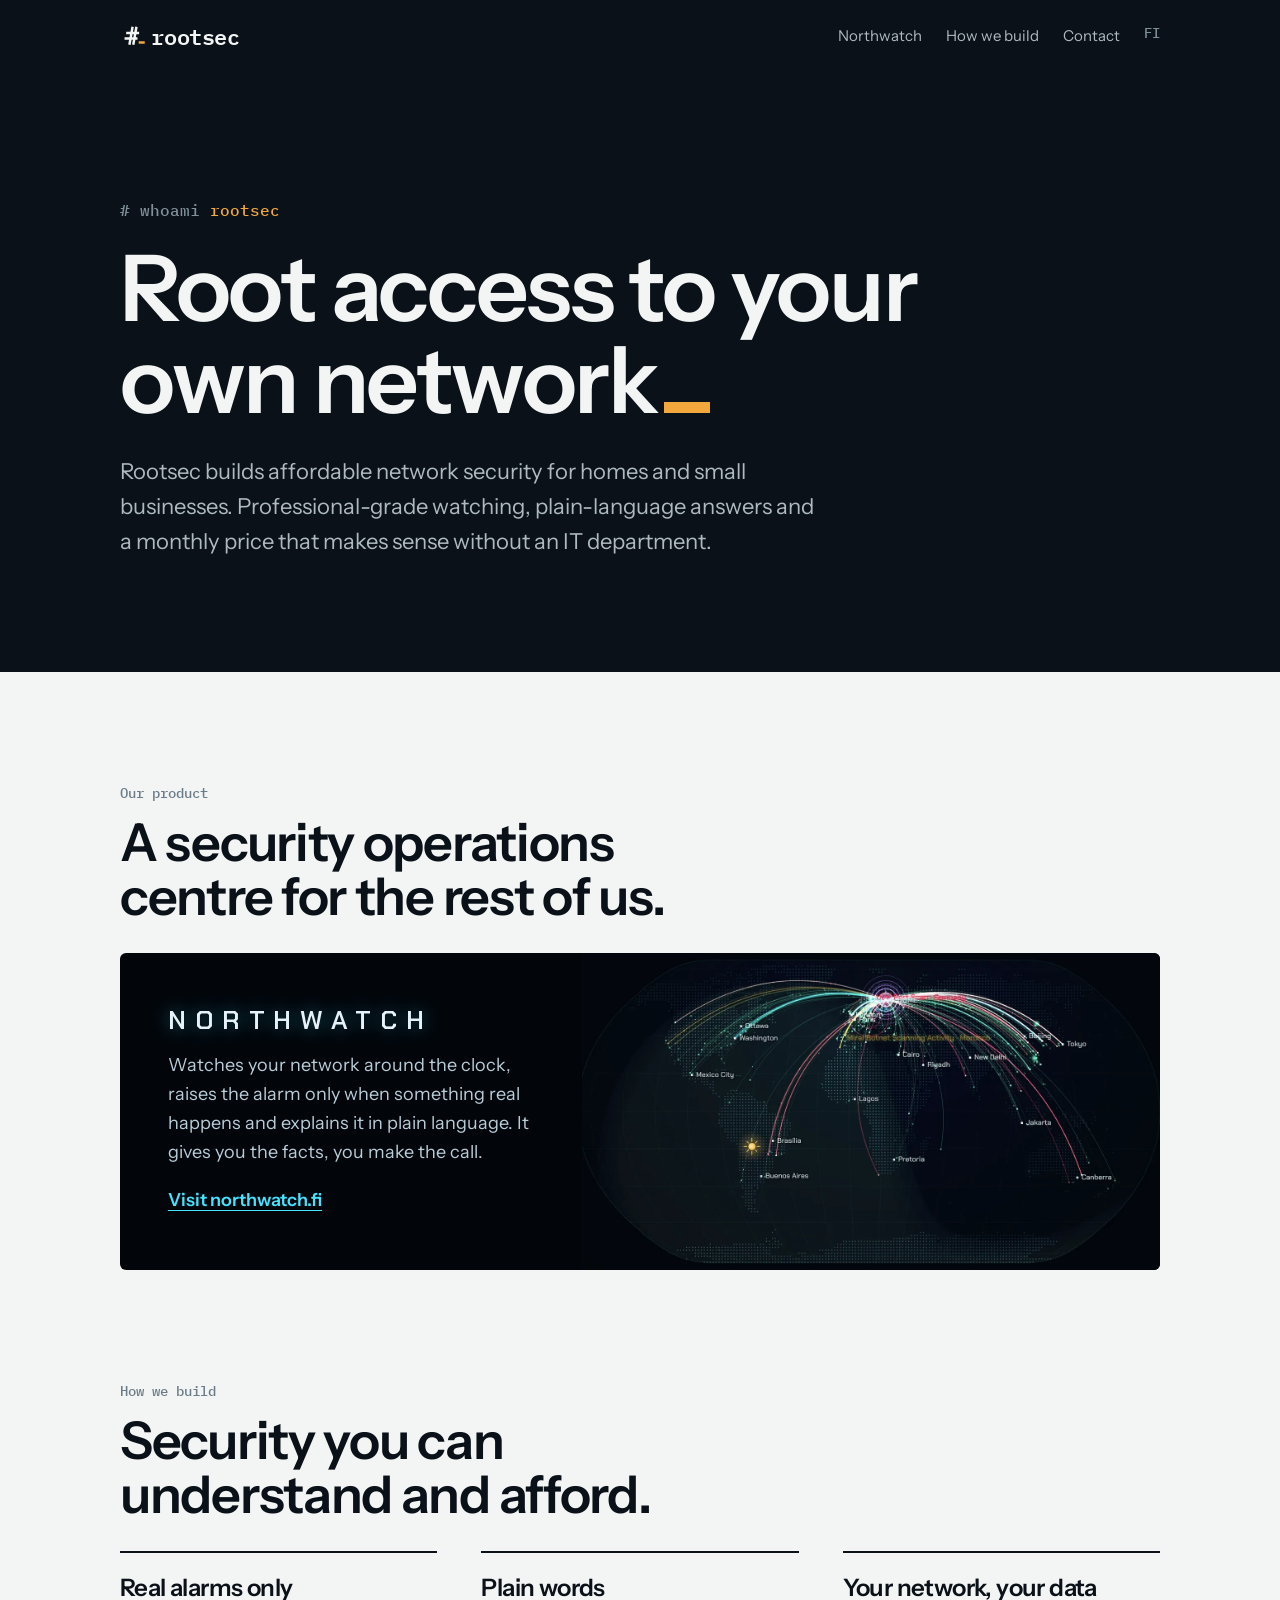
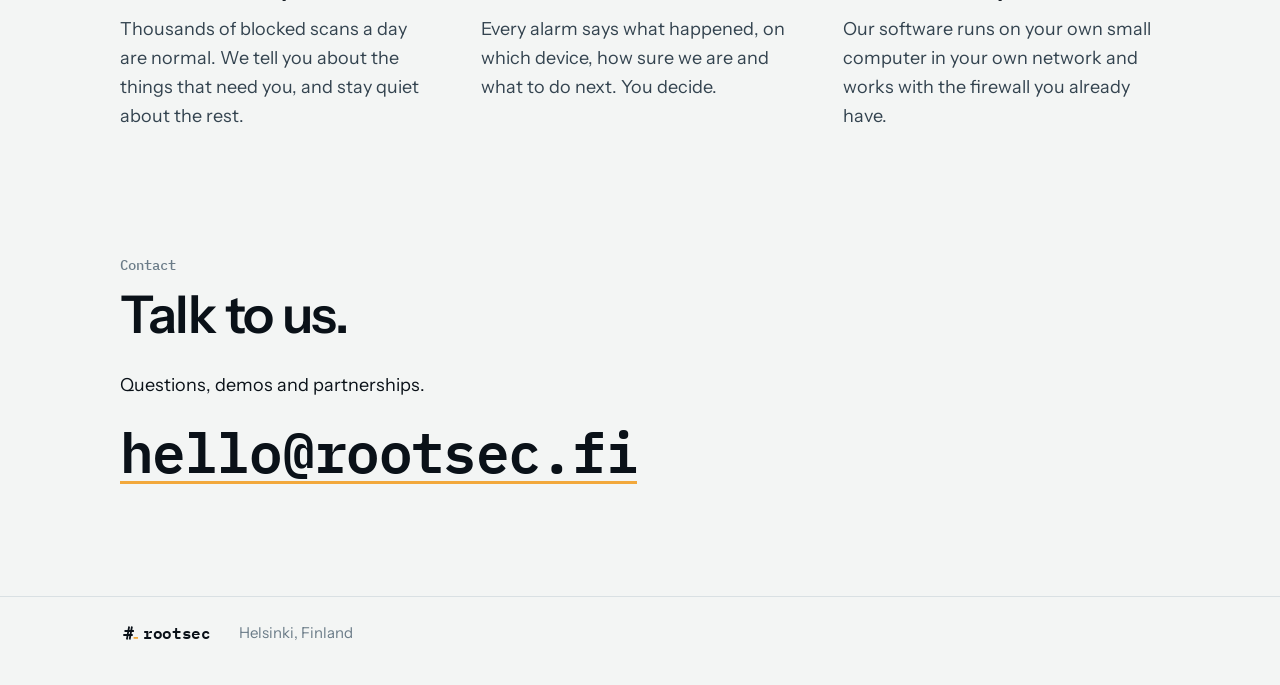
==== en/index.html @ 95575b67 "Finnish as main language (fi at /, en at /en/), language switch; customer's own hardware wording Co-" ====
<!doctype html>
<html lang="en">
<head>
<meta charset="utf-8">
<meta name="viewport" content="width=device-width, initial-scale=1">
<title>Rootsec</title>
<meta name="description" content="Rootsec builds affordable network security for homes and small businesses. Maker of Northwatch.">
<link rel="alternate" hreflang="fi" href="https://rootsec.fi/">
<link rel="alternate" hreflang="en" href="https://rootsec.fi/en/">
<link rel="icon" href="data:image/svg+xml,%3Csvg xmlns='http://www.w3.org/2000/svg' viewBox='0 0 100 100'%3E%3Crect width='100' height='100' rx='22' fill='%230a1118'/%3E%3Cpath d='M26 40H64M20 60H58M44 20 34 80M58 20 48 80' stroke='%23eef2f3' stroke-width='11' fill='none'/%3E%3Crect x='66' y='70' width='18' height='10' fill='%23f2a83b'/%3E%3C/svg%3E">
<link rel="preconnect" href="https://fonts.googleapis.com">
<link rel="preconnect" href="https://fonts.gstatic.com" crossorigin>
<link href="https://fonts.googleapis.com/css2?family=IBM+Plex+Mono:wght@400;500;600&family=Instrument+Sans:wght@400;500;600&family=Chakra+Petch:wght@600&display=swap" rel="stylesheet">
<style>
/* Rootsec brand draft 1: root black + paper, one warm light (the amber cursor). */
:root{--root:#0a1118;--panel:#121c25;--paper:#f3f5f4;--mist:#d9e0e3;--steel:#6b7c88;--cursor:#f2a83b;
  --mono:'IBM Plex Mono',ui-monospace,Consolas,monospace;--sans:'Instrument Sans',system-ui,sans-serif}
*{box-sizing:border-box}
body{margin:0;background:var(--paper);color:var(--root);font:400 18px/1.6 var(--sans);-webkit-font-smoothing:antialiased}
a{color:inherit}
a:focus-visible{outline:2px solid var(--cursor);outline-offset:3px}
.wrap{max-width:1120px;margin:0 auto;padding:0 clamp(16px,4vw,40px)}
.lk{display:inline-flex;align-items:center;gap:.3em;text-decoration:none}
.lk svg{height:1.25em;width:auto;margin-right:-.12em}
.wm{font:600 1em/1 var(--mono);letter-spacing:-.02em}
h1,h2,h3{margin:0;font-weight:600;letter-spacing:-.025em}
p{margin:0 0 14px}

.hero{background:var(--root);color:var(--paper)}
.bar{display:flex;align-items:center;gap:24px;height:72px}
.bar .lk{font-size:22px}
.bar nav{margin-left:auto;display:flex;gap:24px;font-size:15px;color:#aeb9c0}
.bar nav a{text-decoration:none}
.bar nav a:hover{color:var(--paper)}
@media (max-width:560px){.bar nav a:not(:last-child){display:none}}
.bar .lang{font:500 14px var(--mono);color:#7f909b}.bar .lang:hover{color:var(--paper)}
.hero .body{padding:clamp(56px,10vw,128px) 0 clamp(56px,9vw,112px)}
.prompt{font:500 clamp(14px,1.6vw,16px) var(--mono);color:#7f909b;margin-bottom:22px}
.prompt b{color:var(--cursor);font-weight:500}
.hero h1{font-size:clamp(44px,7.4vw,92px);line-height:1;max-width:14ch}
.cur{display:inline-block;width:.5em;height:.12em;background:var(--cursor);margin-left:.08em;vertical-align:0;animation:blink 1.1s steps(1) infinite}
@keyframes blink{50%{opacity:0}}
@media (prefers-reduced-motion:reduce){.cur{animation:none}}
.hero .lede{font-size:clamp(19px,2vw,22px);color:#aeb9c0;max-width:32em;margin:28px 0 0}

section{padding:clamp(64px,9vw,112px) 0 0}
.label{font:500 14px var(--mono);color:var(--steel);margin:0 0 14px}
h2{font-size:clamp(32px,4.4vw,52px);line-height:1.05;max-width:18ch;margin-bottom:28px}

.product{display:grid;grid-template-columns:minmax(0,1fr) minmax(0,1.25fr);background:#02060b;color:#d6ecf5;text-decoration:none;border-radius:6px;overflow:hidden}
@media (max-width:820px){.product{grid-template-columns:minmax(0,1fr)}}
.product .txt{padding:clamp(28px,4vw,48px);display:flex;flex-direction:column;justify-content:center}
.product .nw{font:600 26px/1 'Chakra Petch',sans-serif;letter-spacing:.34em;color:#e6f2f8;text-shadow:0 0 18px rgba(69,227,255,.45);margin-bottom:18px}
.product p{color:#b9cdd8}
.product .go{color:#45e3ff;font-weight:600;text-decoration:underline;text-underline-offset:4px;margin-top:6px}
.product:hover .go{color:#e6f2f8}
.product img{width:100%;height:100%;object-fit:cover;display:block;min-height:240px}

.beliefs{display:grid;grid-template-columns:repeat(3,minmax(0,1fr));gap:clamp(20px,4vw,44px)}
@media (max-width:820px){.beliefs{grid-template-columns:minmax(0,1fr)}}
.beliefs div{border-top:2px solid var(--root);padding-top:16px}
.beliefs h3{font-size:24px;margin-bottom:8px}
.beliefs p{color:#33434f}

.contact .mail{display:inline-block;font:600 clamp(28px,5.4vw,56px)/1.1 var(--mono);letter-spacing:-.03em;text-decoration:none;border-bottom:3px solid var(--cursor);margin-top:6px;word-break:break-all}
.contact .mail:hover{color:#c27a0e}
footer{margin-top:clamp(64px,9vw,112px);border-top:1px solid var(--mist);padding:24px 0 40px;font-size:15px;color:var(--steel)}
footer .wrap{display:flex;flex-wrap:wrap;gap:8px 28px;align-items:center}
footer .lk{font-size:16px;color:var(--root)}
</style>
</head>
<body>
<header class="hero">
  <div class="wrap">
    <div class="bar">
      <a class="lk" href="#" aria-label="Rootsec home"><svg viewBox="0 0 100 100" aria-hidden="true"><path d="M27 40H65M21 60H59M45 22 35 78M59 22 49 78" fill="none" stroke="#f3f5f4" stroke-width="9" stroke-linecap="square"/><rect x="68" y="70" width="22" height="9" fill="#f2a83b"><animate attributeName="opacity" values="1;0" dur="1.1s" calcMode="discrete" repeatCount="indefinite"/></rect></svg><span class="wm">rootsec</span></a>
      <nav><a href="#product">Northwatch</a><a href="#how">How we build</a><a href="#contact">Contact</a><a class="lang" href="../" hreflang="fi" lang="fi">FI</a></nav>
    </div>
    <div class="body">
      <p class="prompt"># whoami <b>rootsec</b></p>
      <h1>Root access to your own network<span class="cur" aria-hidden="true"></span></h1>
      <p class="lede">Rootsec builds affordable network security for homes and small businesses. Professional-grade watching, plain-language answers and a monthly price that makes sense without an IT department.</p>
    </div>
  </div>
</header>

<main class="wrap">
  <section id="product">
    <p class="label">Our product</p>
    <h2>A security operations centre for the rest of us.</h2>
    <a class="product" href="https://northwatch.fi">
      <div class="txt">
        <div class="nw">NORTHWATCH</div>
        <p>Watches your network around the clock, raises the alarm only when something real happens and explains it in plain language. It gives you the facts, you make the call.</p>
        <span class="go">Visit northwatch.fi</span>
      </div>
      <img src="../img/northwatch.webp" width="1400" height="840" alt="The Northwatch situation room with a live world map of network traffic and blocked attacks" loading="lazy">
    </a>
  </section>

  <section id="how">
    <p class="label">How we build</p>
    <h2>Security you can understand and afford.</h2>
    <div class="beliefs">
      <div><h3>Real alarms only</h3><p>Thousands of blocked scans a day are normal. We tell you about the things that need you, and stay quiet about the rest.</p></div>
      <div><h3>Plain words</h3><p>Every alarm says what happened, on which device, how sure we are and what to do next. You decide.</p></div>
      <div><h3>Your network, your data</h3><p>Our software runs on your own small computer in your own network and works with the firewall you already have.</p></div>
    </div>
  </section>

  <section id="contact" class="contact">
    <p class="label">Contact</p>
    <h2>Talk to us.</h2>
    <p>Questions, demos and partnerships.</p>
    <a class="mail" href="mailto:hello@rootsec.fi">hello@rootsec.fi</a>
  </section>
</main>
<footer>
  <div class="wrap">
    <span class="lk"><svg viewBox="0 0 100 100" aria-hidden="true"><path d="M27 40H65M21 60H59M45 22 35 78M59 22 49 78" fill="none" stroke="#0a1118" stroke-width="9" stroke-linecap="square"/><rect x="68" y="70" width="22" height="9" fill="#f2a83b"/></svg><span class="wm">rootsec</span></span>
    <span>Helsinki, Finland</span>
    <!-- Lisää Y-tunnus tähän, kun yritys on rekisteröity -->
  </div>
</footer>
</body>
</html>
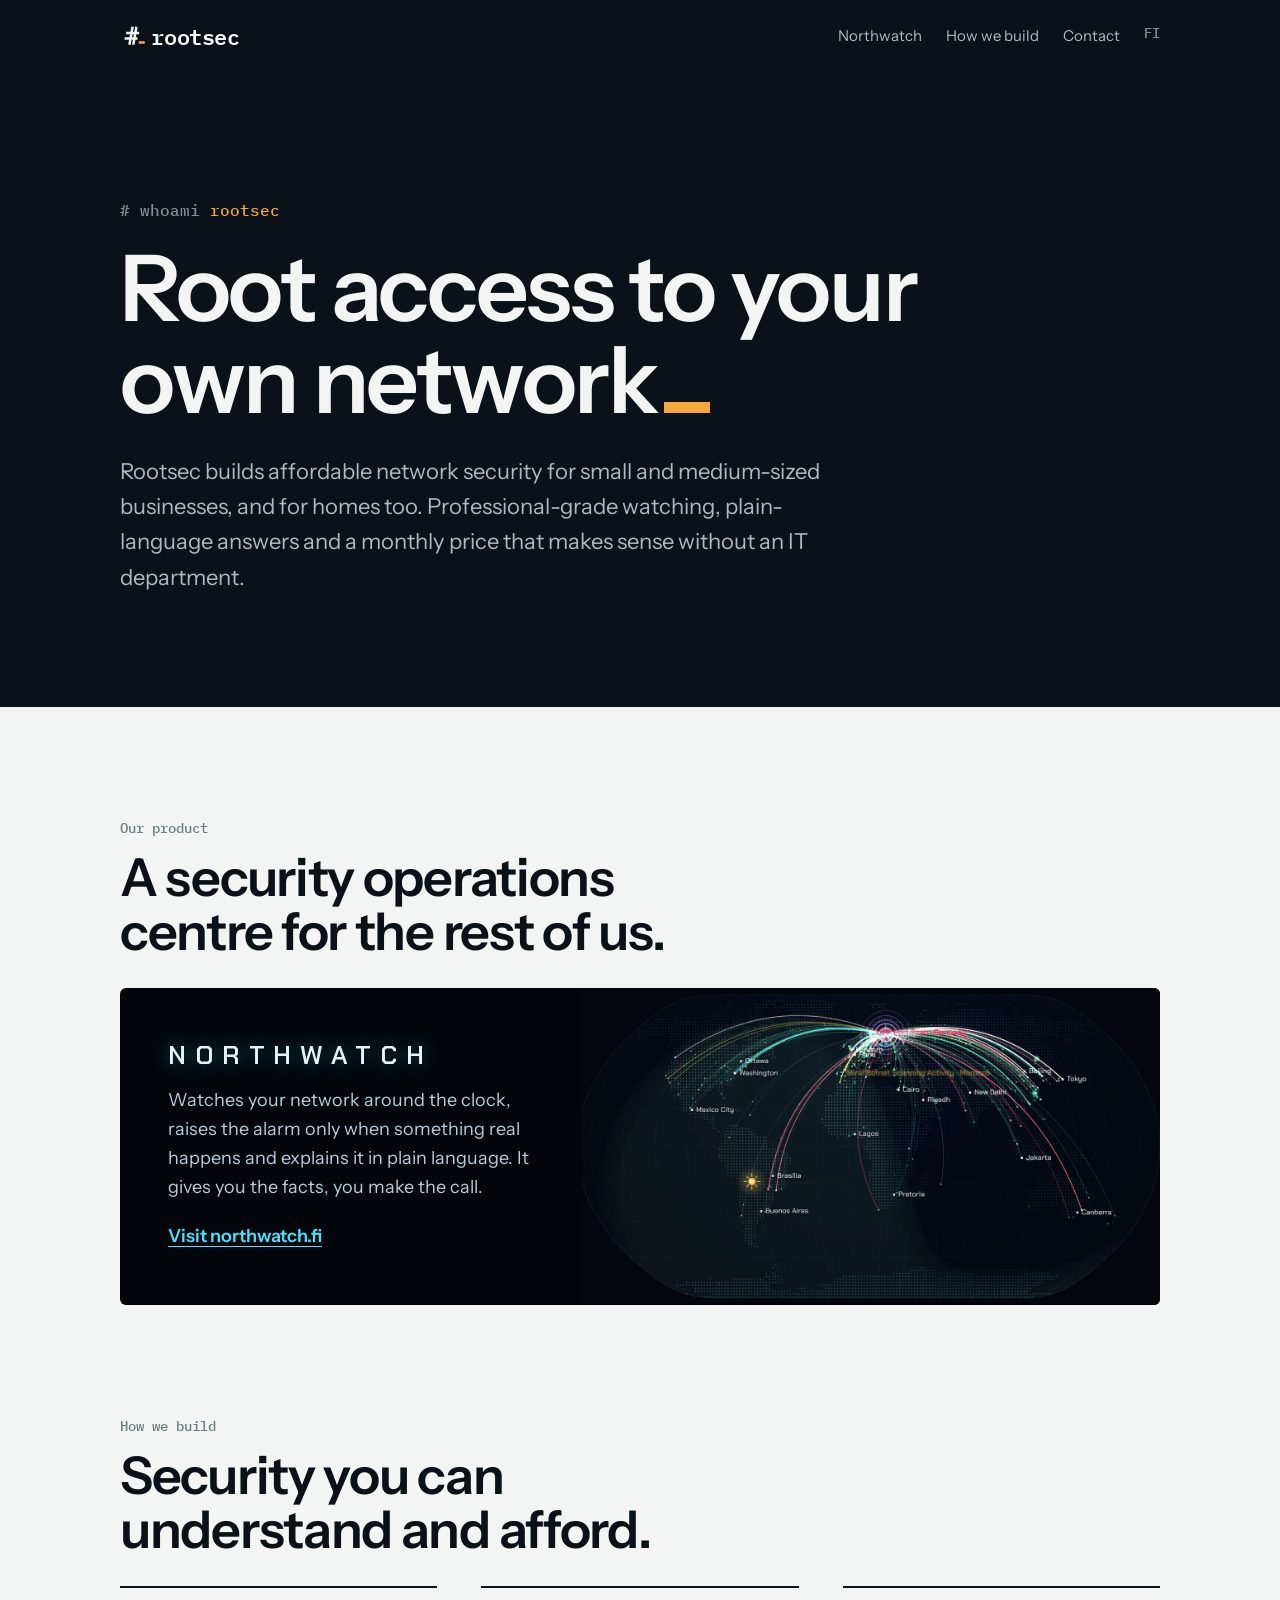
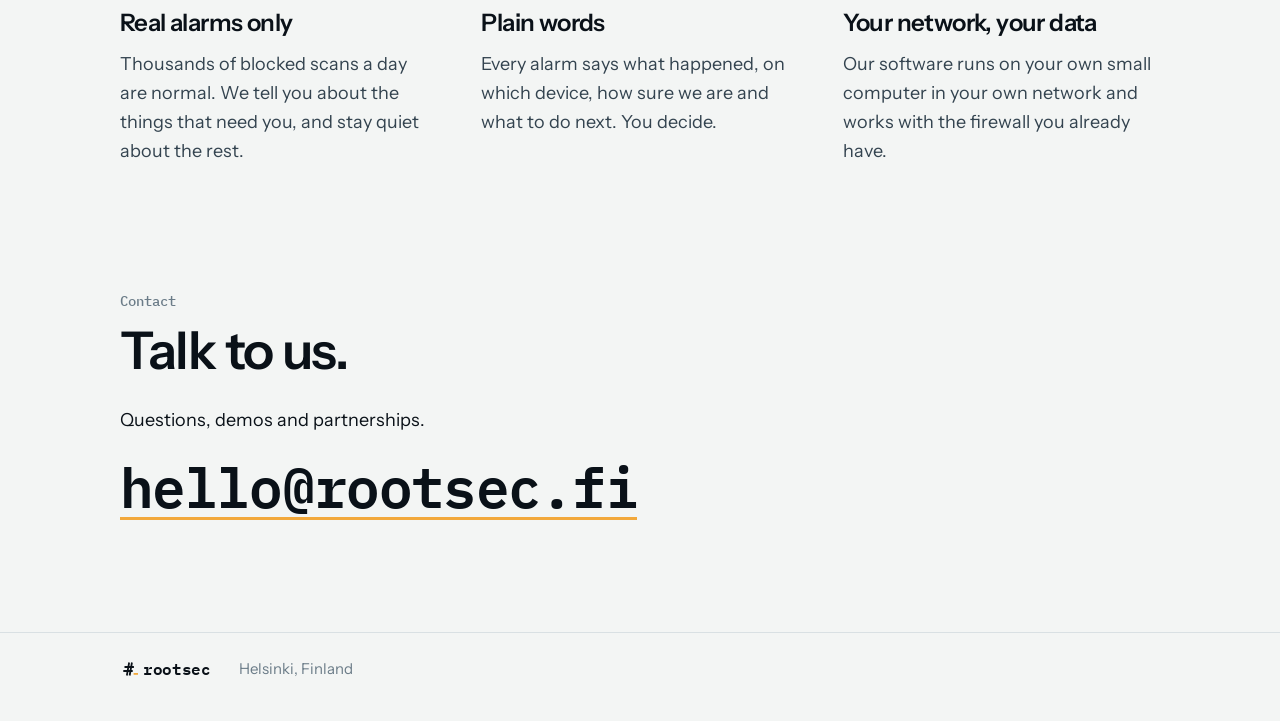
==== commit 6b14f3a4: "Business-first copy, home networks as secondary (low price) Co-Authored-By: Claude Opus 5.5 <noreply" ====
--- a/en/index.html
+++ b/en/index.html
@@ -4,7 +4,7 @@
 <meta charset="utf-8">
 <meta name="viewport" content="width=device-width, initial-scale=1">
 <title>Rootsec</title>
-<meta name="description" content="Rootsec builds affordable network security for homes and small businesses. Maker of Northwatch.">
+<meta name="description" content="Rootsec builds affordable network security for small and medium-sized businesses, and for homes too. Maker of Northwatch.">
 <link rel="alternate" hreflang="fi" href="https://rootsec.fi/">
 <link rel="alternate" hreflang="en" href="https://rootsec.fi/en/">
 <link rel="icon" href="data:image/svg+xml,%3Csvg xmlns='http://www.w3.org/2000/svg' viewBox='0 0 100 100'%3E%3Crect width='100' height='100' rx='22' fill='%230a1118'/%3E%3Cpath d='M26 40H64M20 60H58M44 20 34 80M58 20 48 80' stroke='%23eef2f3' stroke-width='11' fill='none'/%3E%3Crect x='66' y='70' width='18' height='10' fill='%23f2a83b'/%3E%3C/svg%3E">
@@ -79,7 +79,7 @@
     <div class="body">
       <p class="prompt"># whoami <b>rootsec</b></p>
       <h1>Root access to your own network<span class="cur" aria-hidden="true"></span></h1>
-      <p class="lede">Rootsec builds affordable network security for homes and small businesses. Professional-grade watching, plain-language answers and a monthly price that makes sense without an IT department.</p>
+      <p class="lede">Rootsec builds affordable network security for small and medium-sized businesses, and for homes too. Professional-grade watching, plain-language answers and a monthly price that makes sense without an IT department.</p>
     </div>
   </div>
 </header>
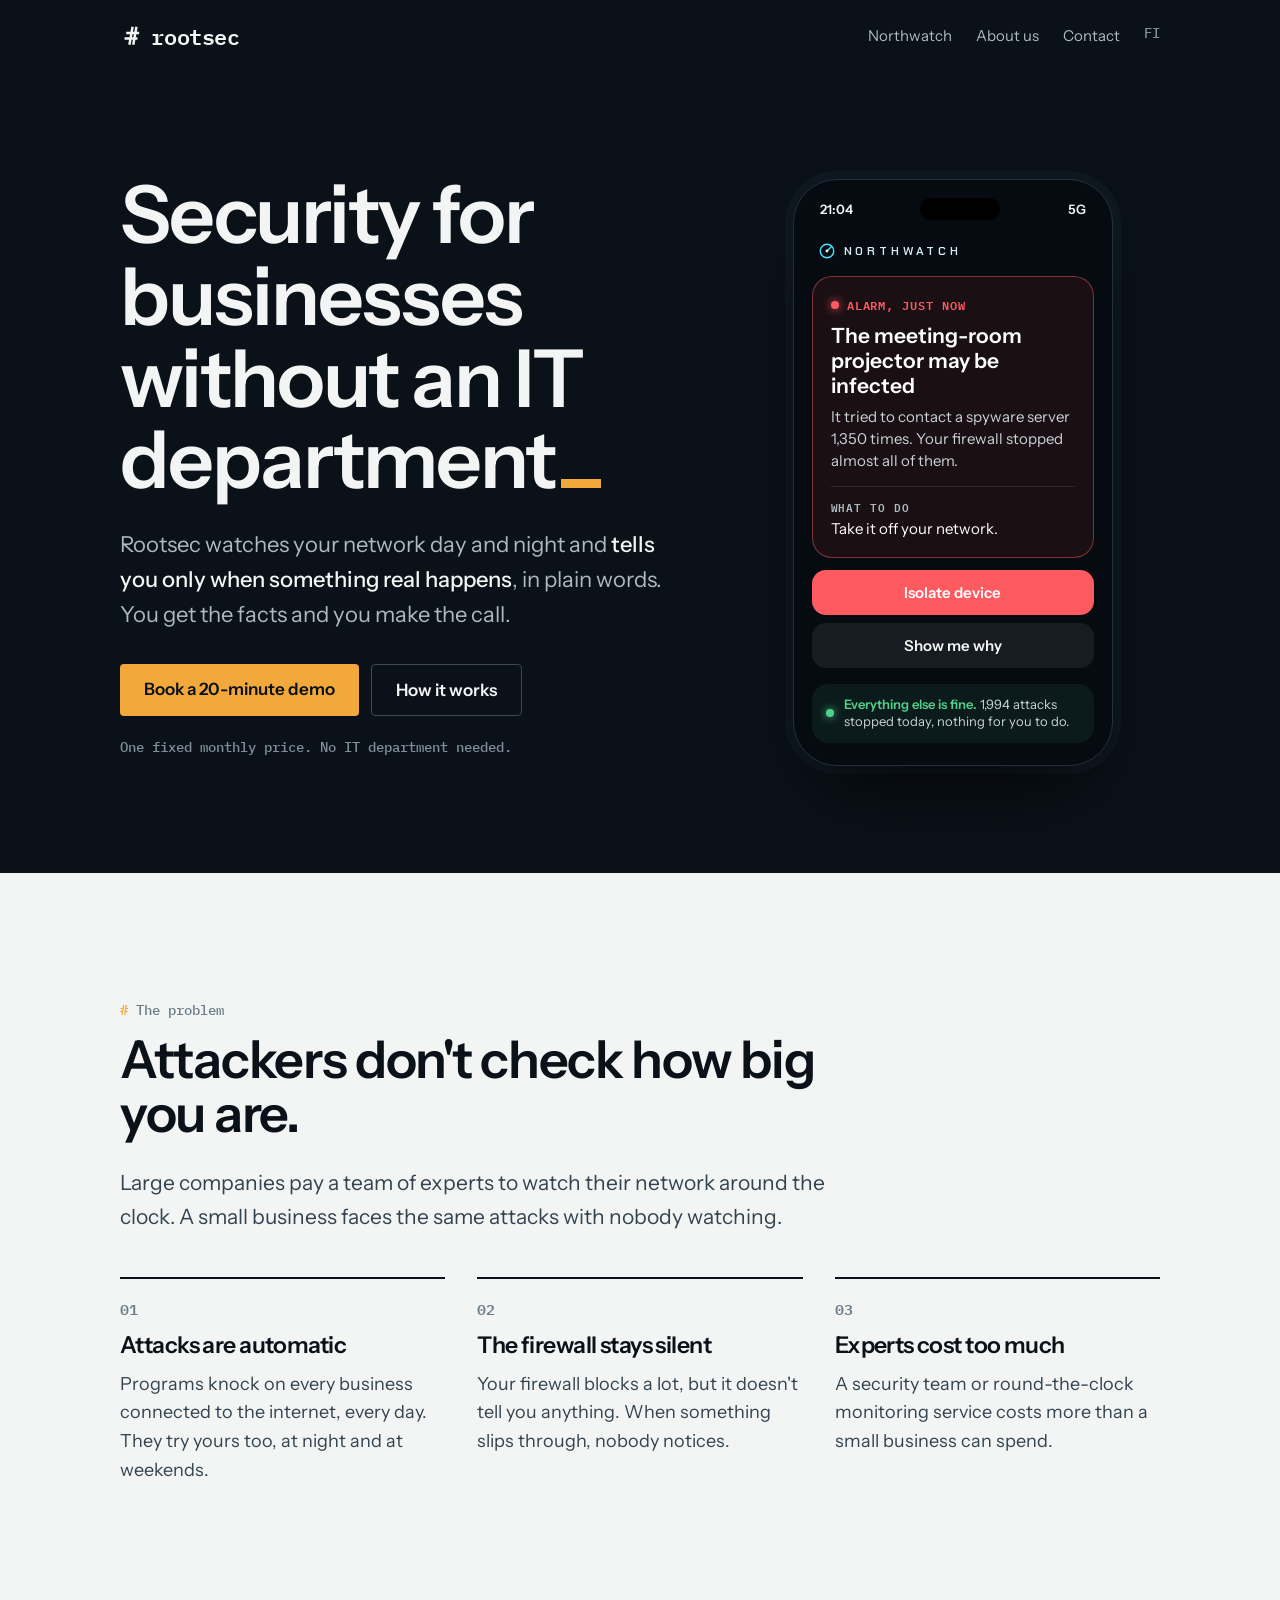
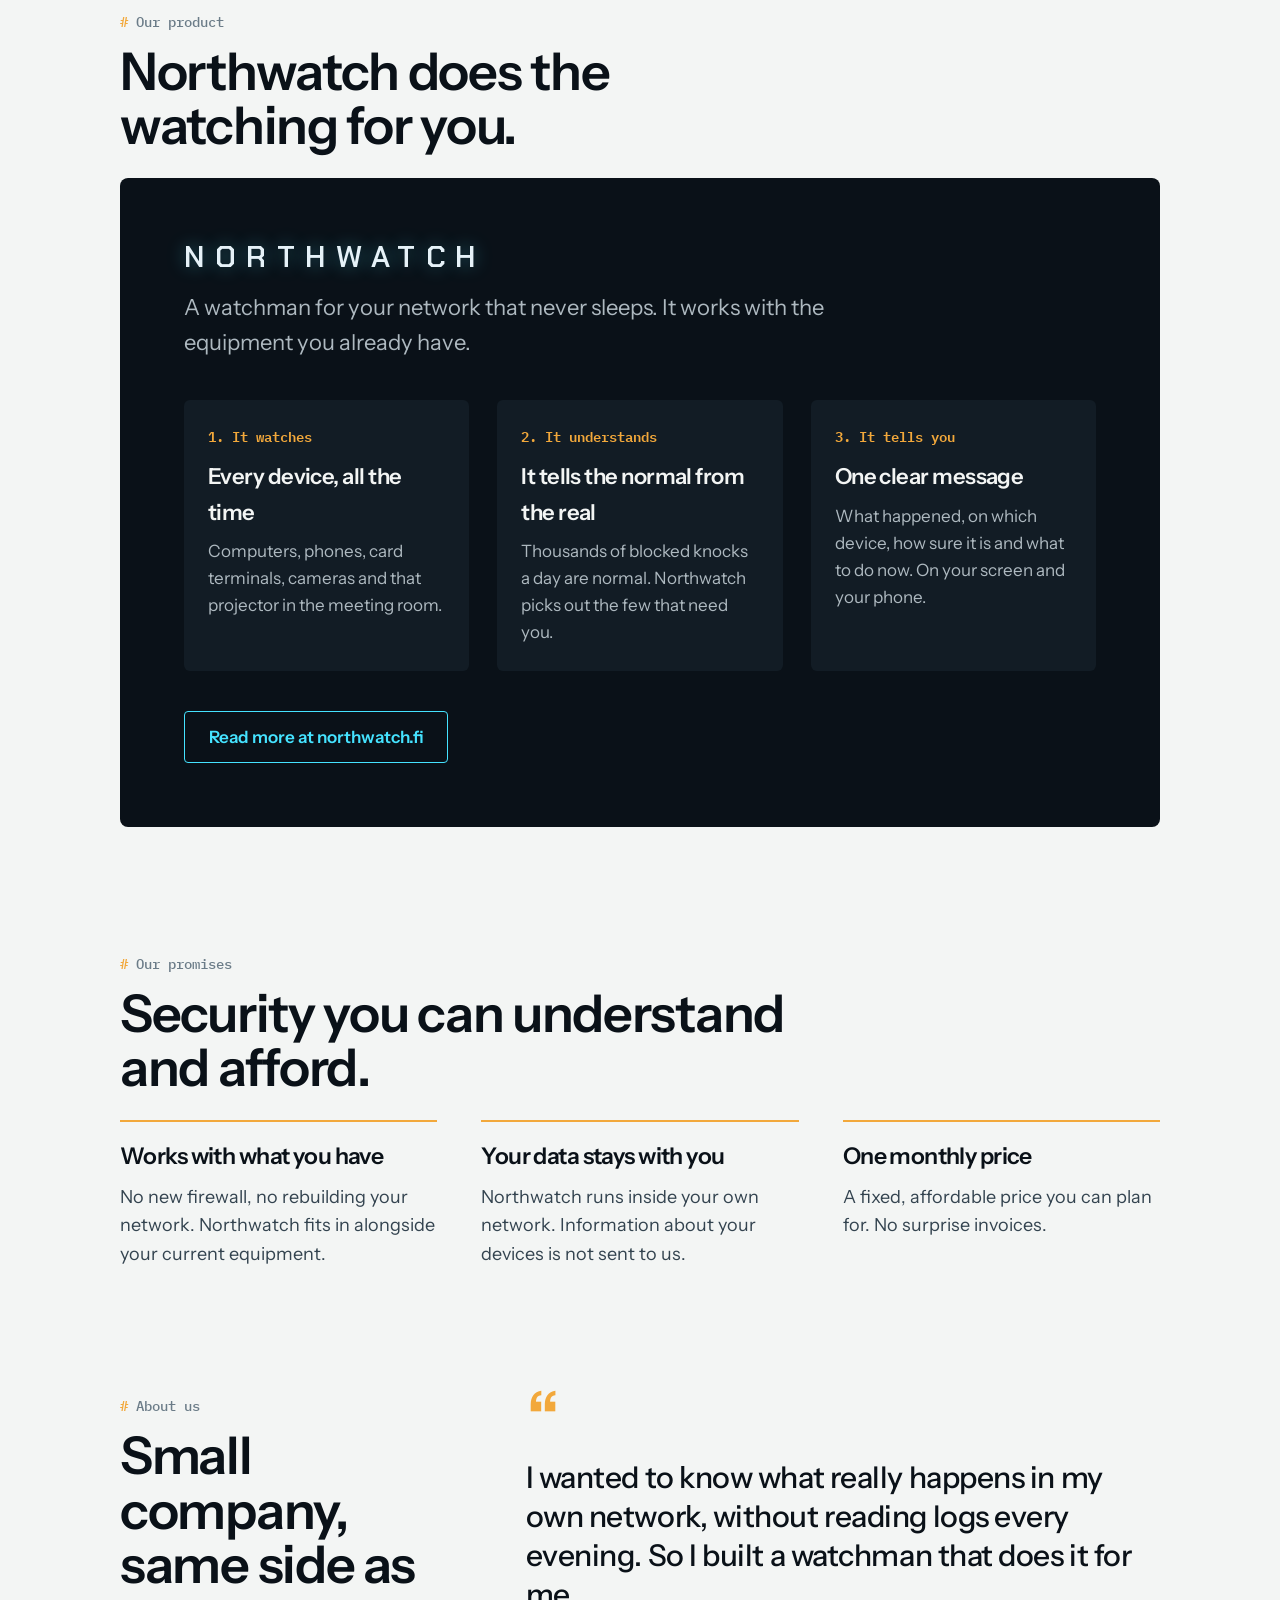
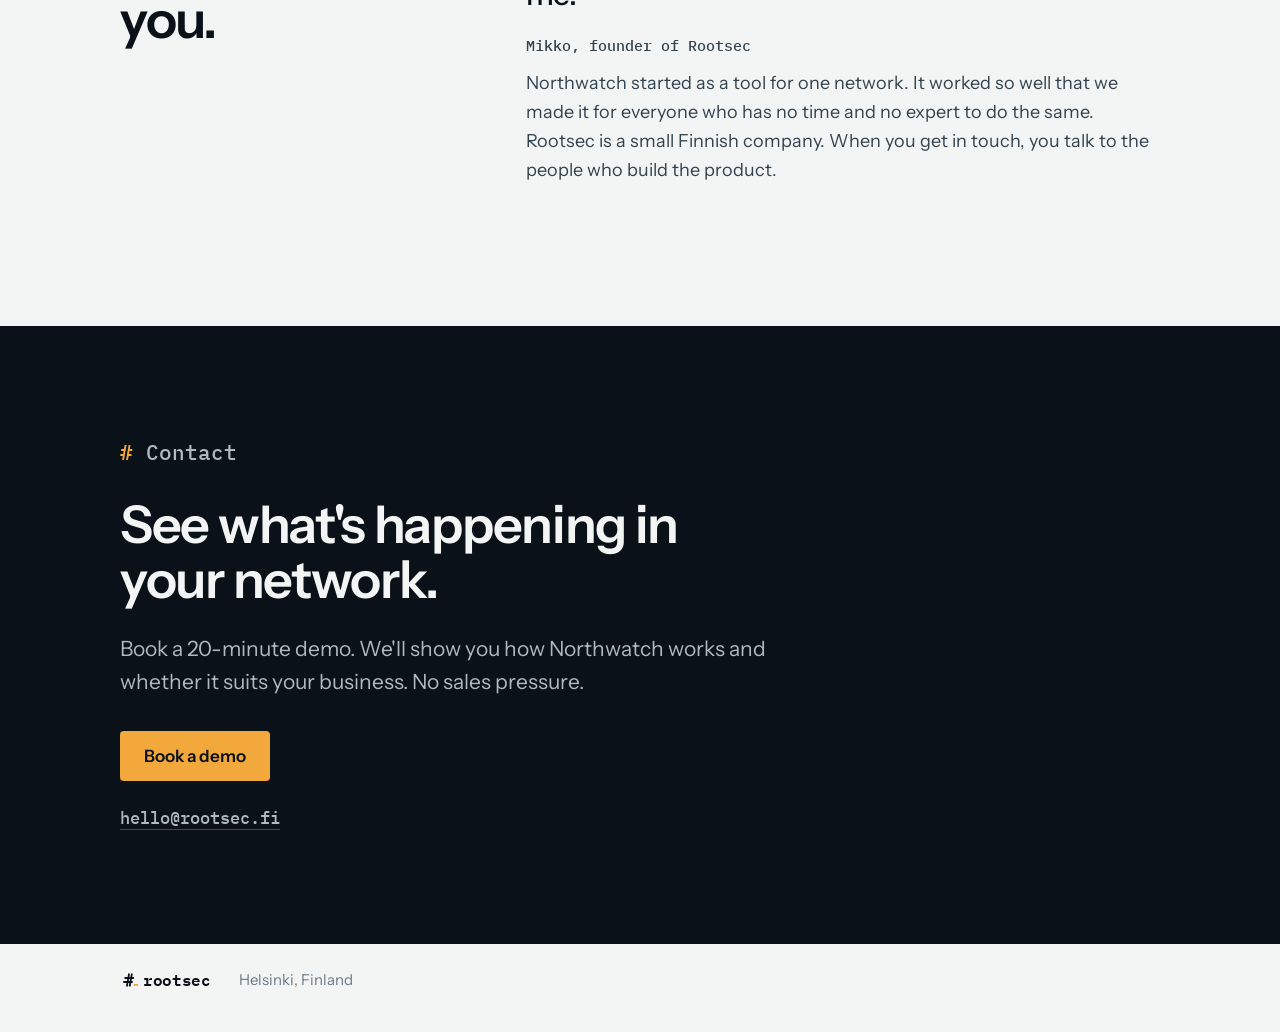
==== commit 97ca462d: "Rootsec: new sales page (problem, Northwatch steps, promises, founder, demo CTA); attack-map image r" ====
--- a/en/index.html
+++ b/en/index.html
@@ -4,7 +4,7 @@
 <meta charset="utf-8">
 <meta name="viewport" content="width=device-width, initial-scale=1">
 <title>Rootsec</title>
-<meta name="description" content="Rootsec builds affordable network security for small and medium-sized businesses, and for homes too. Maker of Northwatch.">
+<meta name="description" content="Rootsec makes network security for small businesses that have no IT department. Northwatch watches your network day and night and tells you only what matters, in plain words.">
 <link rel="alternate" hreflang="fi" href="https://rootsec.fi/">
 <link rel="alternate" hreflang="en" href="https://rootsec.fi/en/">
 <link rel="icon" href="data:image/svg+xml,%3Csvg xmlns='http://www.w3.org/2000/svg' viewBox='0 0 100 100'%3E%3Crect width='100' height='100' rx='22' fill='%230a1118'/%3E%3Cpath d='M26 40H64M20 60H58M44 20 34 80M58 20 48 80' stroke='%23eef2f3' stroke-width='11' fill='none'/%3E%3Crect x='66' y='70' width='18' height='10' fill='%23f2a83b'/%3E%3C/svg%3E">
@@ -12,10 +12,11 @@
 <link rel="preconnect" href="https://fonts.gstatic.com" crossorigin>
 <link href="https://fonts.googleapis.com/css2?family=IBM+Plex+Mono:wght@400;500;600&family=Instrument+Sans:wght@400;500;600&family=Chakra+Petch:wght@600&display=swap" rel="stylesheet">
 <style>
-/* Rootsec brand draft 1: root black + paper, one warm light (the amber cursor). */
-:root{--root:#0a1118;--panel:#121c25;--paper:#f3f5f4;--mist:#d9e0e3;--steel:#6b7c88;--cursor:#f2a83b;
+/* Rootsec: root black + paper, one warm light (the amber cursor). */
+:root{--root:#0a1118;--panel:#121c25;--paper:#f3f5f4;--mist:#d9e0e3;--steel:#6b7c88;--ink2:#33434f;--fog:#aeb9c0;--cursor:#f2a83b;--alarm:#ff5a5f;--ok:#4fd18b;
   --mono:'IBM Plex Mono',ui-monospace,Consolas,monospace;--sans:'Instrument Sans',system-ui,sans-serif}
 *{box-sizing:border-box}
+html{scroll-behavior:smooth}
 body{margin:0;background:var(--paper);color:var(--root);font:400 18px/1.6 var(--sans);-webkit-font-smoothing:antialiased}
 a{color:inherit}
 a:focus-visible{outline:2px solid var(--cursor);outline-offset:3px}
@@ -25,46 +26,104 @@
 .wm{font:600 1em/1 var(--mono);letter-spacing:-.02em}
 h1,h2,h3{margin:0;font-weight:600;letter-spacing:-.025em}
 p{margin:0 0 14px}
-
-.hero{background:var(--root);color:var(--paper)}
+.label{font:500 14px var(--mono);color:var(--steel);margin:0 0 14px}
+.label::before{content:"# ";color:var(--cursor)}
+h2{font-size:clamp(32px,4.4vw,52px);line-height:1.05;max-width:20ch;margin-bottom:24px}
+.intro{font-size:clamp(19px,2vw,21px);color:var(--ink2);max-width:36em}
+section{padding:clamp(72px,10vw,128px) 0 0}
+
+.btn{display:inline-block;font:600 17px var(--sans);text-decoration:none;padding:15px 24px;border-radius:4px;transition:transform .15s}
+.btn:hover{transform:translateY(-1px)}
+.btn.solid{background:var(--cursor);color:var(--root)}
+.btn.ghost{border:1.5px solid currentColor}
+
+/* hero */
+.hero{background:var(--root);color:var(--paper);overflow:hidden}
 .bar{display:flex;align-items:center;gap:24px;height:72px}
 .bar .lk{font-size:22px}
-.bar nav{margin-left:auto;display:flex;gap:24px;font-size:15px;color:#aeb9c0}
+.bar nav{margin-left:auto;display:flex;gap:24px;font-size:15px;color:var(--fog)}
 .bar nav a{text-decoration:none}
 .bar nav a:hover{color:var(--paper)}
-@media (max-width:560px){.bar nav a:not(:last-child){display:none}}
+@media (max-width:640px){.bar nav a:not(.lang){display:none}}
 .bar .lang{font:500 14px var(--mono);color:#7f909b}.bar .lang:hover{color:var(--paper)}
-.hero .body{padding:clamp(56px,10vw,128px) 0 clamp(56px,9vw,112px)}
-.prompt{font:500 clamp(14px,1.6vw,16px) var(--mono);color:#7f909b;margin-bottom:22px}
-.prompt b{color:var(--cursor);font-weight:500}
-.hero h1{font-size:clamp(44px,7.4vw,92px);line-height:1;max-width:14ch}
+.hero-grid{display:grid;grid-template-columns:minmax(0,1.15fr) minmax(0,.85fr);gap:clamp(32px,5vw,72px);align-items:center;padding:clamp(48px,8vw,104px) 0 clamp(56px,8vw,104px)}
+@media (max-width:860px){.hero-grid{grid-template-columns:minmax(0,1fr)}}
+.hero h1{font-size:clamp(42px,6.4vw,80px);line-height:1.02;max-width:13ch}
 .cur{display:inline-block;width:.5em;height:.12em;background:var(--cursor);margin-left:.08em;vertical-align:0;animation:blink 1.1s steps(1) infinite}
 @keyframes blink{50%{opacity:0}}
-@media (prefers-reduced-motion:reduce){.cur{animation:none}}
-.hero .lede{font-size:clamp(19px,2vw,22px);color:#aeb9c0;max-width:32em;margin:28px 0 0}
-
-section{padding:clamp(64px,9vw,112px) 0 0}
-.label{font:500 14px var(--mono);color:var(--steel);margin:0 0 14px}
-h2{font-size:clamp(32px,4.4vw,52px);line-height:1.05;max-width:18ch;margin-bottom:28px}
-
-.product{display:grid;grid-template-columns:minmax(0,1fr) minmax(0,1.25fr);background:#02060b;color:#d6ecf5;text-decoration:none;border-radius:6px;overflow:hidden}
-@media (max-width:820px){.product{grid-template-columns:minmax(0,1fr)}}
-.product .txt{padding:clamp(28px,4vw,48px);display:flex;flex-direction:column;justify-content:center}
-.product .nw{font:600 26px/1 'Chakra Petch',sans-serif;letter-spacing:.34em;color:#e6f2f8;text-shadow:0 0 18px rgba(69,227,255,.45);margin-bottom:18px}
-.product p{color:#b9cdd8}
-.product .go{color:#45e3ff;font-weight:600;text-decoration:underline;text-underline-offset:4px;margin-top:6px}
-.product:hover .go{color:#e6f2f8}
-.product img{width:100%;height:100%;object-fit:cover;display:block;min-height:240px}
-
-.beliefs{display:grid;grid-template-columns:repeat(3,minmax(0,1fr));gap:clamp(20px,4vw,44px)}
-@media (max-width:820px){.beliefs{grid-template-columns:minmax(0,1fr)}}
-.beliefs div{border-top:2px solid var(--root);padding-top:16px}
-.beliefs h3{font-size:24px;margin-bottom:8px}
-.beliefs p{color:#33434f}
-
-.contact .mail{display:inline-block;font:600 clamp(28px,5.4vw,56px)/1.1 var(--mono);letter-spacing:-.03em;text-decoration:none;border-bottom:3px solid var(--cursor);margin-top:6px;word-break:break-all}
-.contact .mail:hover{color:#c27a0e}
-footer{margin-top:clamp(64px,9vw,112px);border-top:1px solid var(--mist);padding:24px 0 40px;font-size:15px;color:var(--steel)}
+@media (prefers-reduced-motion:reduce){.cur{animation:none}html{scroll-behavior:auto}}
+.hero .lede{font-size:clamp(19px,2vw,22px);color:var(--fog);max-width:30em;margin:26px 0 32px}
+.hero .lede b{color:var(--paper);font-weight:500}
+.ctas{display:flex;flex-wrap:wrap;gap:12px}
+.hero .btn.ghost{color:var(--paper);border-color:#3a4a56}
+.hero .btn.ghost:hover{border-color:var(--paper)}
+.fine{margin-top:22px;font:500 14px var(--mono);color:#7f909b}
+
+/* phone with one plain alarm */
+.device{display:flex;justify-content:center}
+.phone{width:min(320px,86vw);border-radius:44px;background:#050b11;border:1px solid #23313c;padding:18px 18px 22px;box-shadow:0 40px 80px -30px rgba(0,0,0,.8),0 0 0 8px #0f1820;display:flex;flex-direction:column}
+.phone .sb{display:flex;justify-content:space-between;align-items:center;font:600 13px var(--sans);color:var(--paper);padding:0 8px}
+.phone .sb i{width:80px;height:22px;border-radius:12px;background:#000}
+.phone .app{display:flex;align-items:center;gap:8px;margin:22px 6px 16px;font:600 12px 'Chakra Petch',sans-serif;letter-spacing:.32em;color:#d6ecf5}
+.phone .app svg{width:18px;height:18px}
+.alert{border-radius:20px;background:#1a0f13;border:1px solid rgba(255,90,95,.45);padding:18px}
+.alert .h{display:flex;align-items:center;gap:8px;font:600 12px var(--mono);letter-spacing:.08em;text-transform:uppercase;color:var(--alarm);margin-bottom:8px}
+.alert .h i{width:8px;height:8px;border-radius:50%;background:var(--alarm);box-shadow:0 0 10px var(--alarm)}
+.alert .t{font:600 21px/1.2 var(--sans);color:#fff;margin-bottom:8px}
+.alert .d{font-size:15px;line-height:1.45;color:#c9d2d8}
+.alert .todo{font-size:15px;line-height:1.4;color:#fff;margin:0;padding-top:10px;border-top:1px solid rgba(255,255,255,.1)}
+.alert .todo b{display:block;font:600 11px var(--mono);letter-spacing:.08em;text-transform:uppercase;color:var(--fog);margin-bottom:2px}
+.phone .act{margin-top:12px;display:grid;gap:8px}
+.phone .act span{display:block;text-align:center;border-radius:14px;padding:13px;font:600 15px var(--sans)}
+.phone .act .p{background:var(--alarm);color:#fff}
+.phone .act .s{color:var(--paper);background:rgba(255,255,255,.07)}
+.phone .ok{margin-top:16px;display:flex;align-items:center;gap:10px;border-radius:16px;background:rgba(79,209,139,.08);padding:12px 14px;font-size:13px;line-height:1.35;color:#c9d2d8}
+.phone .ok i{flex:none;width:8px;height:8px;border-radius:50%;background:var(--ok);box-shadow:0 0 8px var(--ok)}
+.phone .ok b{color:var(--ok);font-weight:600}
+
+/* problem */
+.facts{display:grid;grid-template-columns:repeat(3,minmax(0,1fr));gap:clamp(20px,3vw,32px);margin-top:44px}
+@media (max-width:820px){.facts{grid-template-columns:minmax(0,1fr)}}
+.facts div{border-top:2px solid var(--root);padding-top:18px}
+.facts .n{font:600 15px var(--mono);color:var(--steel);margin-bottom:10px}
+.facts h3{font-size:23px;line-height:1.2;margin-bottom:10px}
+.facts p{color:var(--ink2);margin:0}
+
+/* product */
+.product{background:var(--root);color:var(--paper);border-radius:8px;padding:clamp(28px,5vw,64px);margin-top:12px}
+.product .nw{font:600 clamp(22px,3vw,30px)/1 'Chakra Petch',sans-serif;letter-spacing:.34em;color:#e6f2f8;text-shadow:0 0 18px rgba(69,227,255,.4);margin-bottom:18px}
+.product .sub{font-size:clamp(19px,2vw,22px);color:var(--fog);max-width:32em;margin-bottom:40px}
+.steps{display:grid;grid-template-columns:repeat(3,minmax(0,1fr));gap:clamp(16px,3vw,28px);margin-bottom:40px}
+@media (max-width:820px){.steps{grid-template-columns:minmax(0,1fr)}}
+.steps div{background:var(--panel);border-radius:6px;padding:24px}
+.steps .k{font:600 14px var(--mono);color:var(--cursor);margin-bottom:12px}
+.steps h3{font-size:22px;margin-bottom:8px}
+.steps p{color:var(--fog);margin:0;font-size:17px}
+.product .btn.ghost{color:#45e3ff}
+.product .btn.ghost:hover{color:#e6f2f8}
+
+/* promises */
+.promises{display:grid;grid-template-columns:repeat(3,minmax(0,1fr));gap:clamp(20px,4vw,44px)}
+@media (max-width:820px){.promises{grid-template-columns:minmax(0,1fr)}}
+.promises div{border-top:2px solid var(--cursor);padding-top:16px}
+.promises h3{font-size:23px;margin-bottom:8px}
+.promises p{color:var(--ink2);margin:0}
+
+/* founder */
+.founder{display:grid;grid-template-columns:minmax(0,.7fr) minmax(0,1.3fr);gap:clamp(28px,5vw,64px);align-items:start}
+@media (max-width:820px){.founder{grid-template-columns:minmax(0,1fr)}}
+.founder blockquote{margin:0;font-size:clamp(22px,2.6vw,30px);line-height:1.3;letter-spacing:-.015em;font-weight:500}
+.founder blockquote::before{content:"“";display:block;font:600 72px/0.6 var(--sans);color:var(--cursor);margin-bottom:18px}
+.founder .by{margin-top:22px;font:500 15px var(--mono);color:var(--steel)}
+.founder .story p{color:var(--ink2)}
+
+/* contact */
+.cta{background:var(--root);color:var(--paper);margin-top:clamp(72px,10vw,128px);padding:clamp(64px,9vw,112px) 0}
+.cta h2{max-width:16ch}
+.cta p{color:var(--fog);font-size:clamp(19px,2vw,21px);max-width:32em;margin-bottom:32px}
+.cta .mail{display:inline-block;margin-top:26px;font:500 17px var(--mono);color:var(--fog);text-decoration:none;border-bottom:1px solid #3a4a56}
+.cta .mail:hover{color:var(--paper)}
+footer{padding:24px 0 40px;font-size:15px;color:var(--steel)}
 footer .wrap{display:flex;flex-wrap:wrap;gap:8px 28px;align-items:center}
 footer .lk{font-size:16px;color:var(--root)}
 </style>
@@ -74,46 +133,102 @@
   <div class="wrap">
     <div class="bar">
       <a class="lk" href="#" aria-label="Rootsec home"><svg viewBox="0 0 100 100" aria-hidden="true"><path d="M27 40H65M21 60H59M45 22 35 78M59 22 49 78" fill="none" stroke="#f3f5f4" stroke-width="9" stroke-linecap="square"/><rect x="68" y="70" width="22" height="9" fill="#f2a83b"><animate attributeName="opacity" values="1;0" dur="1.1s" calcMode="discrete" repeatCount="indefinite"/></rect></svg><span class="wm">rootsec</span></a>
-      <nav><a href="#product">Northwatch</a><a href="#how">How we build</a><a href="#contact">Contact</a><a class="lang" href="../" hreflang="fi" lang="fi">FI</a></nav>
-    </div>
-    <div class="body">
-      <p class="prompt"># whoami <b>rootsec</b></p>
-      <h1>Root access to your own network<span class="cur" aria-hidden="true"></span></h1>
-      <p class="lede">Rootsec builds affordable network security for small and medium-sized businesses, and for homes too. Professional-grade watching, plain-language answers and a monthly price that makes sense without an IT department.</p>
+      <nav><a href="#product">Northwatch</a><a href="#founder">About us</a><a href="#contact">Contact</a><a class="lang" href="../" hreflang="fi" lang="fi">FI</a></nav>
+    </div>
+    <div class="hero-grid">
+      <div>
+        <h1>Security for businesses without an IT department<span class="cur" aria-hidden="true"></span></h1>
+        <p class="lede">Rootsec watches your network day and night and <b>tells you only when something real happens</b>, in plain words. You get the facts and you make the call.</p>
+        <div class="ctas">
+          <a class="btn solid" href="#contact">Book a 20-minute demo</a>
+          <a class="btn ghost" href="#product">How it works</a>
+        </div>
+        <p class="fine">One fixed monthly price. No IT department needed.</p>
+      </div>
+      <div class="device" aria-label="Example of a Northwatch alarm on a phone">
+        <div class="phone">
+          <div class="sb"><span>21:04</span><i></i><span>5G</span></div>
+          <div class="app"><svg viewBox="0 0 32 32" aria-hidden="true"><circle cx="16" cy="16" r="12" fill="none" stroke="#45e3ff" stroke-width="2.4"/><path d="M16 16 24.5 7.5" stroke="#45e3ff" stroke-width="2.4"/><circle cx="16" cy="16" r="2.6" fill="#e6f2f8"/></svg>NORTHWATCH</div>
+          <div class="alert">
+            <p class="h"><i></i>Alarm, just now</p>
+            <p class="t">The meeting-room projector may be infected</p>
+            <p class="d">It tried to contact a spyware server 1,350 times. Your firewall stopped almost all of them.</p>
+            <p class="todo"><b>What to do</b>Take it off your network.</p>
+          </div>
+          <div class="act"><span class="p">Isolate device</span><span class="s">Show me why</span></div>
+          <div class="ok"><i></i><span><b>Everything else is fine.</b> 1,994 attacks stopped today, nothing for you to do.</span></div>
+        </div>
+      </div>
     </div>
   </div>
 </header>
 
-<main class="wrap">
+<main>
+  <section id="problem">
+    <div class="wrap">
+      <p class="label">The problem</p>
+      <h2>Attackers don't check how big you are.</h2>
+      <p class="intro">Large companies pay a team of experts to watch their network around the clock. A small business faces the same attacks with nobody watching.</p>
+      <div class="facts">
+        <div><p class="n">01</p><h3>Attacks are automatic</h3><p>Programs knock on every business connected to the internet, every day. They try yours too, at night and at weekends.</p></div>
+        <div><p class="n">02</p><h3>The firewall stays silent</h3><p>Your firewall blocks a lot, but it doesn't tell you anything. When something slips through, nobody notices.</p></div>
+        <div><p class="n">03</p><h3>Experts cost too much</h3><p>A security team or round-the-clock monitoring service costs more than a small business can spend.</p></div>
+      </div>
+    </div>
+  </section>
+
   <section id="product">
-    <p class="label">Our product</p>
-    <h2>A security operations centre for the rest of us.</h2>
-    <a class="product" href="https://northwatch.fi">
-      <div class="txt">
+    <div class="wrap">
+      <p class="label">Our product</p>
+      <h2>Northwatch does the watching for you.</h2>
+      <div class="product">
         <div class="nw">NORTHWATCH</div>
-        <p>Watches your network around the clock, raises the alarm only when something real happens and explains it in plain language. It gives you the facts, you make the call.</p>
-        <span class="go">Visit northwatch.fi</span>
-      </div>
-      <img src="../img/northwatch.webp" width="1400" height="840" alt="The Northwatch situation room with a live world map of network traffic and blocked attacks" loading="lazy">
-    </a>
-  </section>
-
-  <section id="how">
-    <p class="label">How we build</p>
-    <h2>Security you can understand and afford.</h2>
-    <div class="beliefs">
-      <div><h3>Real alarms only</h3><p>Thousands of blocked scans a day are normal. We tell you about the things that need you, and stay quiet about the rest.</p></div>
-      <div><h3>Plain words</h3><p>Every alarm says what happened, on which device, how sure we are and what to do next. You decide.</p></div>
-      <div><h3>Your network, your data</h3><p>Our software runs on your own small computer in your own network and works with the firewall you already have.</p></div>
-    </div>
-  </section>
-
-  <section id="contact" class="contact">
-    <p class="label">Contact</p>
-    <h2>Talk to us.</h2>
-    <p>Questions, demos and partnerships.</p>
-    <a class="mail" href="mailto:hello@rootsec.fi">hello@rootsec.fi</a>
-  </section>
+        <p class="sub">A watchman for your network that never sleeps. It works with the equipment you already have.</p>
+        <div class="steps">
+          <div><p class="k">1. It watches</p><h3>Every device, all the time</h3><p>Computers, phones, card terminals, cameras and that projector in the meeting room.</p></div>
+          <div><p class="k">2. It understands</p><h3>It tells the normal from the real</h3><p>Thousands of blocked knocks a day are normal. Northwatch picks out the few that need you.</p></div>
+          <div><p class="k">3. It tells you</p><h3>One clear message</h3><p>What happened, on which device, how sure it is and what to do now. On your screen and your phone.</p></div>
+        </div>
+        <a class="btn ghost" href="https://northwatch.fi">Read more at northwatch.fi</a>
+      </div>
+    </div>
+  </section>
+
+  <section id="promises">
+    <div class="wrap">
+      <p class="label">Our promises</p>
+      <h2>Security you can understand and afford.</h2>
+      <div class="promises">
+        <div><h3>Works with what you have</h3><p>No new firewall, no rebuilding your network. Northwatch fits in alongside your current equipment.</p></div>
+        <div><h3>Your data stays with you</h3><p>Northwatch runs inside your own network. Information about your devices is not sent to us.</p></div>
+        <div><h3>One monthly price</h3><p>A fixed, affordable price you can plan for. No surprise invoices.</p></div>
+      </div>
+    </div>
+  </section>
+
+  <section id="founder">
+    <div class="wrap founder">
+      <div>
+        <p class="label">About us</p>
+        <h2>Small company, same side as you.</h2>
+      </div>
+      <div class="story">
+        <blockquote>I wanted to know what really happens in my own network, without reading logs every evening. So I built a watchman that does it for me.</blockquote>
+        <p class="by">Mikko, founder of Rootsec</p>
+        <p>Northwatch started as a tool for one network. It worked so well that we made it for everyone who has no time and no expert to do the same. Rootsec is a small Finnish company. When you get in touch, you talk to the people who build the product.</p>
+      </div>
+    </div>
+  </section>
+
+  <div id="contact" class="cta">
+    <div class="wrap">
+      <p class="label">Contact</p>
+      <h2>See what's happening in your network.</h2>
+      <p>Book a 20-minute demo. We'll show you how Northwatch works and whether it suits your business. No sales pressure.</p>
+      <a class="btn solid" href="mailto:hello@rootsec.fi?subject=Demo">Book a demo</a><br>
+      <a class="mail" href="mailto:hello@rootsec.fi">hello@rootsec.fi</a>
+    </div>
+  </div>
 </main>
 <footer>
   <div class="wrap">
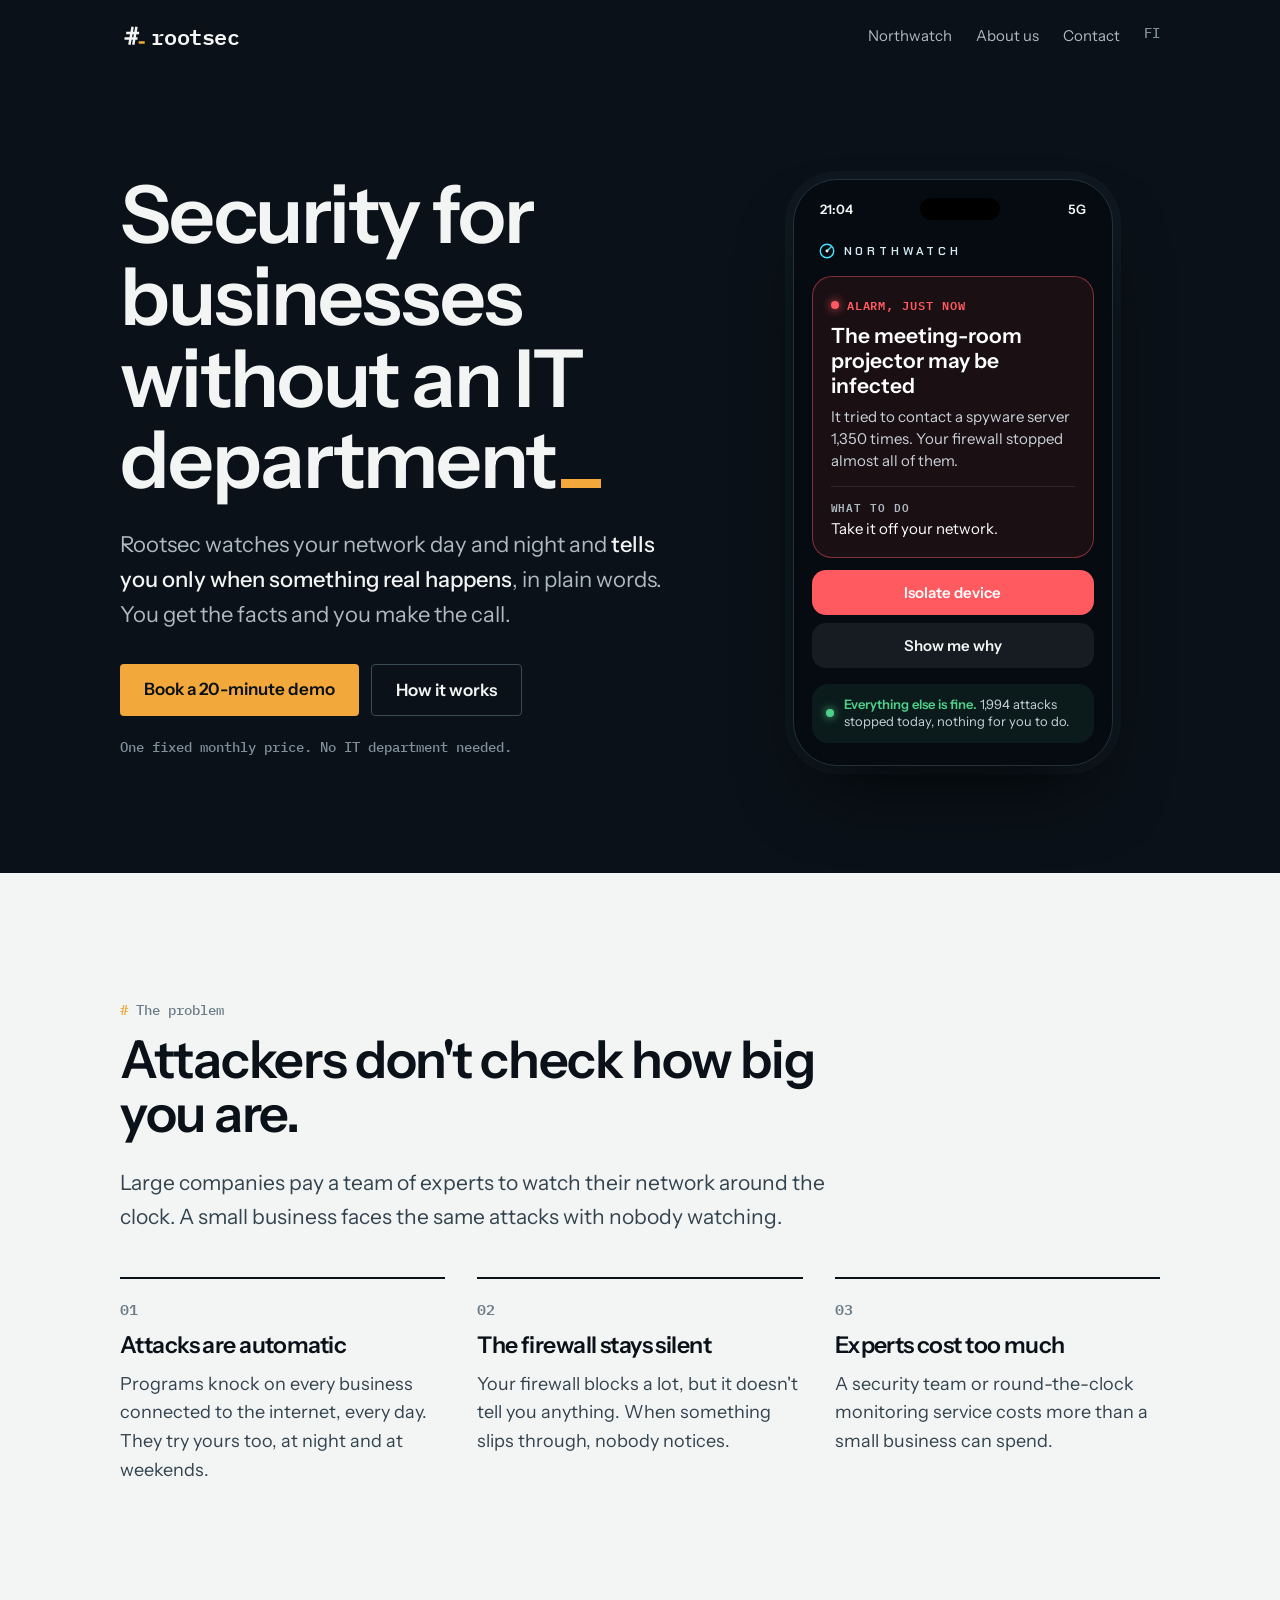
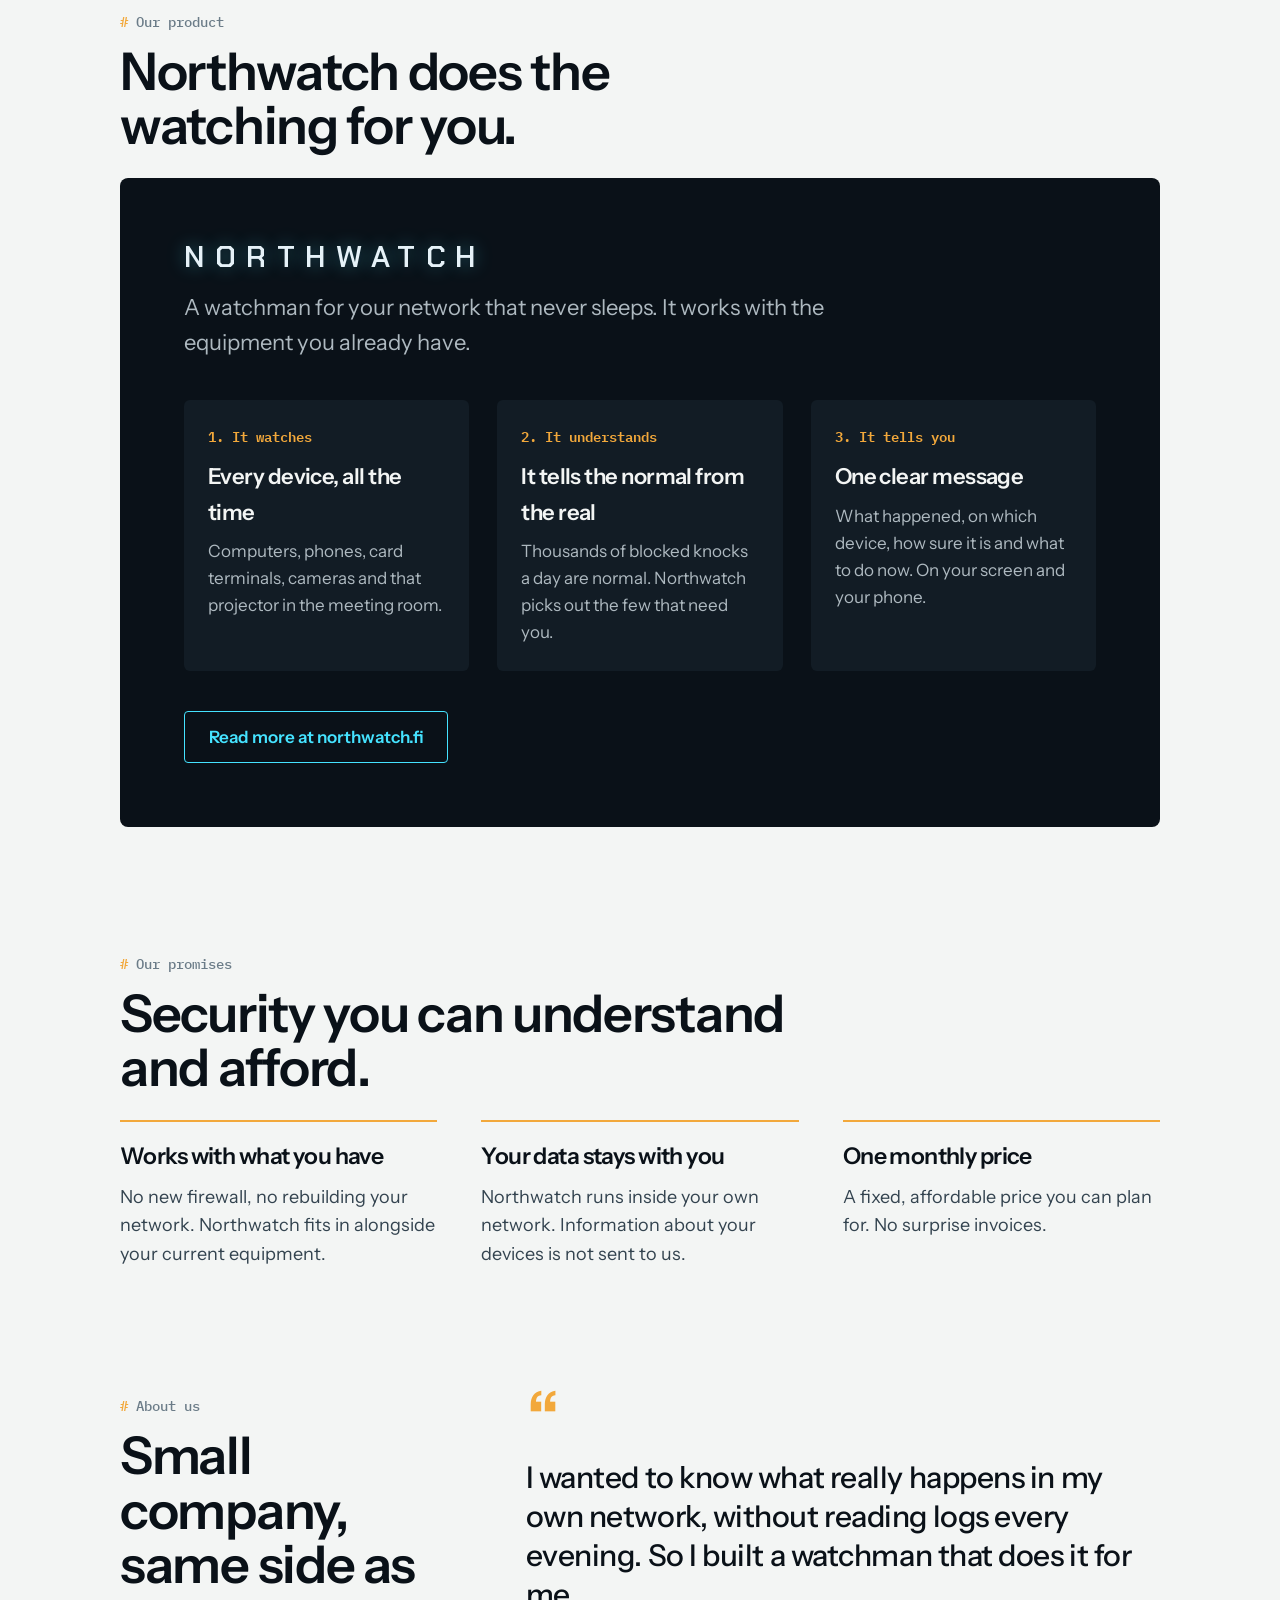
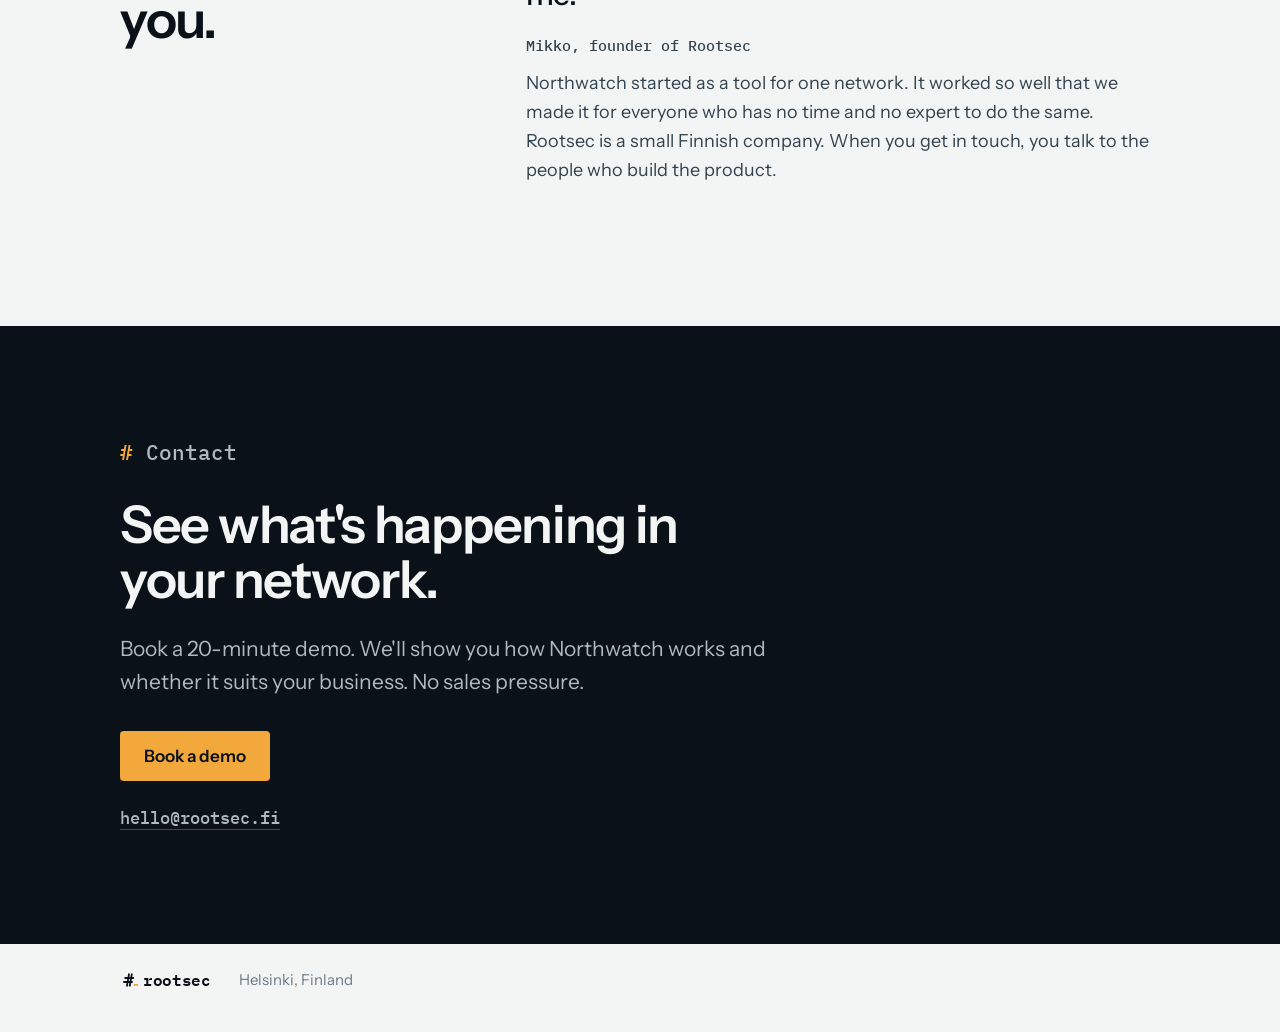
==== commit 4d4a7e38: "Harden sites: self-hosted fonts and images (no Google/Unsplash requests), CSP + referrer meta, secur" ====
--- a/en/index.html
+++ b/en/index.html
@@ -3,14 +3,19 @@
 <head>
 <meta charset="utf-8">
 <meta name="viewport" content="width=device-width, initial-scale=1">
+<meta http-equiv="Content-Security-Policy" content="default-src 'none'; style-src 'self' 'unsafe-inline'; font-src 'self'; img-src 'self' data:; base-uri 'none'; form-action 'none'; upgrade-insecure-requests">
+<meta name="referrer" content="strict-origin-when-cross-origin">
 <title>Rootsec</title>
 <meta name="description" content="Rootsec makes network security for small businesses that have no IT department. Northwatch watches your network day and night and tells you only what matters, in plain words.">
+<meta property="og:title" content="Rootsec: security for businesses without an IT department">
+<meta property="og:description" content="Northwatch watches your network day and night and tells you only what matters, in plain words.">
+<meta property="og:image" content="https://rootsec.fi/img/og.png">
+<meta property="og:type" content="website">
+<meta name="twitter:card" content="summary_large_image">
 <link rel="alternate" hreflang="fi" href="https://rootsec.fi/">
 <link rel="alternate" hreflang="en" href="https://rootsec.fi/en/">
 <link rel="icon" href="data:image/svg+xml,%3Csvg xmlns='http://www.w3.org/2000/svg' viewBox='0 0 100 100'%3E%3Crect width='100' height='100' rx='22' fill='%230a1118'/%3E%3Cpath d='M26 40H64M20 60H58M44 20 34 80M58 20 48 80' stroke='%23eef2f3' stroke-width='11' fill='none'/%3E%3Crect x='66' y='70' width='18' height='10' fill='%23f2a83b'/%3E%3C/svg%3E">
-<link rel="preconnect" href="https://fonts.googleapis.com">
-<link rel="preconnect" href="https://fonts.gstatic.com" crossorigin>
-<link href="https://fonts.googleapis.com/css2?family=IBM+Plex+Mono:wght@400;500;600&family=Instrument+Sans:wght@400;500;600&family=Chakra+Petch:wght@600&display=swap" rel="stylesheet">
+<link rel="stylesheet" href="../fonts/fonts.css">
 <style>
 /* Rootsec: root black + paper, one warm light (the amber cursor). */
 :root{--root:#0a1118;--panel:#121c25;--paper:#f3f5f4;--mist:#d9e0e3;--steel:#6b7c88;--ink2:#33434f;--fog:#aeb9c0;--cursor:#f2a83b;--alarm:#ff5a5f;--ok:#4fd18b;
--- a/fonts/fonts.css
+++ b/fonts/fonts.css
@@ -0,0 +1,132 @@
+/* latin-ext */
+@font-face {
+  font-family: 'Chakra Petch';
+  font-style: normal;
+  font-weight: 600;
+  font-display: swap;
+  src: url(ChakraPetch-600-latin-ext.woff2) format('woff2');
+  unicode-range: U+0100-02BA, U+02BD-02C5, U+02C7-02CC, U+02CE-02D7, U+02DD-02FF, U+0304, U+0308, U+0329, U+1D00-1DBF, U+1E00-1E9F, U+1EF2-1EFF, U+2020, U+20A0-20AB, U+20AD-20C4, U+2113, U+2C60-2C7F, U+A720-A7FF;
+}
+/* latin */
+@font-face {
+  font-family: 'Chakra Petch';
+  font-style: normal;
+  font-weight: 600;
+  font-display: swap;
+  src: url(ChakraPetch-600-latin.woff2) format('woff2');
+  unicode-range: U+0000-00FF, U+0131, U+0152-0153, U+02BB-02BC, U+02C6, U+02DA, U+02DC, U+0304, U+0308, U+0329, U+2000-206F, U+20AC, U+2122, U+2191, U+2193, U+2212, U+2215, U+FEFF, U+FFFD;
+}
+/* latin-ext */
+@font-face {
+  font-family: 'IBM Plex Mono';
+  font-style: normal;
+  font-weight: 400;
+  font-display: swap;
+  src: url(IBMPlexMono-400-latin-ext.woff2) format('woff2');
+  unicode-range: U+0100-02BA, U+02BD-02C5, U+02C7-02CC, U+02CE-02D7, U+02DD-02FF, U+0304, U+0308, U+0329, U+1D00-1DBF, U+1E00-1E9F, U+1EF2-1EFF, U+2020, U+20A0-20AB, U+20AD-20C4, U+2113, U+2C60-2C7F, U+A720-A7FF;
+}
+/* latin */
+@font-face {
+  font-family: 'IBM Plex Mono';
+  font-style: normal;
+  font-weight: 400;
+  font-display: swap;
+  src: url(IBMPlexMono-400-latin.woff2) format('woff2');
+  unicode-range: U+0000-00FF, U+0131, U+0152-0153, U+02BB-02BC, U+02C6, U+02DA, U+02DC, U+0304, U+0308, U+0329, U+2000-206F, U+20AC, U+2122, U+2191, U+2193, U+2212, U+2215, U+FEFF, U+FFFD;
+}
+/* latin-ext */
+@font-face {
+  font-family: 'IBM Plex Mono';
+  font-style: normal;
+  font-weight: 500;
+  font-display: swap;
+  src: url(IBMPlexMono-500-latin-ext.woff2) format('woff2');
+  unicode-range: U+0100-02BA, U+02BD-02C5, U+02C7-02CC, U+02CE-02D7, U+02DD-02FF, U+0304, U+0308, U+0329, U+1D00-1DBF, U+1E00-1E9F, U+1EF2-1EFF, U+2020, U+20A0-20AB, U+20AD-20C4, U+2113, U+2C60-2C7F, U+A720-A7FF;
+}
+/* latin */
+@font-face {
+  font-family: 'IBM Plex Mono';
+  font-style: normal;
+  font-weight: 500;
+  font-display: swap;
+  src: url(IBMPlexMono-500-latin.woff2) format('woff2');
+  unicode-range: U+0000-00FF, U+0131, U+0152-0153, U+02BB-02BC, U+02C6, U+02DA, U+02DC, U+0304, U+0308, U+0329, U+2000-206F, U+20AC, U+2122, U+2191, U+2193, U+2212, U+2215, U+FEFF, U+FFFD;
+}
+/* latin-ext */
+@font-face {
+  font-family: 'IBM Plex Mono';
+  font-style: normal;
+  font-weight: 600;
+  font-display: swap;
+  src: url(IBMPlexMono-600-latin-ext.woff2) format('woff2');
+  unicode-range: U+0100-02BA, U+02BD-02C5, U+02C7-02CC, U+02CE-02D7, U+02DD-02FF, U+0304, U+0308, U+0329, U+1D00-1DBF, U+1E00-1E9F, U+1EF2-1EFF, U+2020, U+20A0-20AB, U+20AD-20C4, U+2113, U+2C60-2C7F, U+A720-A7FF;
+}
+/* latin */
+@font-face {
+  font-family: 'IBM Plex Mono';
+  font-style: normal;
+  font-weight: 600;
+  font-display: swap;
+  src: url(IBMPlexMono-600-latin.woff2) format('woff2');
+  unicode-range: U+0000-00FF, U+0131, U+0152-0153, U+02BB-02BC, U+02C6, U+02DA, U+02DC, U+0304, U+0308, U+0329, U+2000-206F, U+20AC, U+2122, U+2191, U+2193, U+2212, U+2215, U+FEFF, U+FFFD;
+}
+/* latin-ext */
+@font-face {
+  font-family: 'Instrument Sans';
+  font-style: normal;
+  font-weight: 400;
+  font-stretch: 100%;
+  font-display: swap;
+  src: url(InstrumentSans-400-latin-ext.woff2) format('woff2');
+  unicode-range: U+0100-02BA, U+02BD-02C5, U+02C7-02CC, U+02CE-02D7, U+02DD-02FF, U+0304, U+0308, U+0329, U+1D00-1DBF, U+1E00-1E9F, U+1EF2-1EFF, U+2020, U+20A0-20AB, U+20AD-20C4, U+2113, U+2C60-2C7F, U+A720-A7FF;
+}
+/* latin */
+@font-face {
+  font-family: 'Instrument Sans';
+  font-style: normal;
+  font-weight: 400;
+  font-stretch: 100%;
+  font-display: swap;
+  src: url(InstrumentSans-400-latin.woff2) format('woff2');
+  unicode-range: U+0000-00FF, U+0131, U+0152-0153, U+02BB-02BC, U+02C6, U+02DA, U+02DC, U+0304, U+0308, U+0329, U+2000-206F, U+20AC, U+2122, U+2191, U+2193, U+2212, U+2215, U+FEFF, U+FFFD;
+}
+/* latin-ext */
+@font-face {
+  font-family: 'Instrument Sans';
+  font-style: normal;
+  font-weight: 500;
+  font-stretch: 100%;
+  font-display: swap;
+  src: url(InstrumentSans-500-latin-ext.woff2) format('woff2');
+  unicode-range: U+0100-02BA, U+02BD-02C5, U+02C7-02CC, U+02CE-02D7, U+02DD-02FF, U+0304, U+0308, U+0329, U+1D00-1DBF, U+1E00-1E9F, U+1EF2-1EFF, U+2020, U+20A0-20AB, U+20AD-20C4, U+2113, U+2C60-2C7F, U+A720-A7FF;
+}
+/* latin */
+@font-face {
+  font-family: 'Instrument Sans';
+  font-style: normal;
+  font-weight: 500;
+  font-stretch: 100%;
+  font-display: swap;
+  src: url(InstrumentSans-500-latin.woff2) format('woff2');
+  unicode-range: U+0000-00FF, U+0131, U+0152-0153, U+02BB-02BC, U+02C6, U+02DA, U+02DC, U+0304, U+0308, U+0329, U+2000-206F, U+20AC, U+2122, U+2191, U+2193, U+2212, U+2215, U+FEFF, U+FFFD;
+}
+/* latin-ext */
+@font-face {
+  font-family: 'Instrument Sans';
+  font-style: normal;
+  font-weight: 600;
+  font-stretch: 100%;
+  font-display: swap;
+  src: url(InstrumentSans-600-latin-ext.woff2) format('woff2');
+  unicode-range: U+0100-02BA, U+02BD-02C5, U+02C7-02CC, U+02CE-02D7, U+02DD-02FF, U+0304, U+0308, U+0329, U+1D00-1DBF, U+1E00-1E9F, U+1EF2-1EFF, U+2020, U+20A0-20AB, U+20AD-20C4, U+2113, U+2C60-2C7F, U+A720-A7FF;
+}
+/* latin */
+@font-face {
+  font-family: 'Instrument Sans';
+  font-style: normal;
+  font-weight: 600;
+  font-stretch: 100%;
+  font-display: swap;
+  src: url(InstrumentSans-600-latin.woff2) format('woff2');
+  unicode-range: U+0000-00FF, U+0131, U+0152-0153, U+02BB-02BC, U+02C6, U+02DA, U+02DC, U+0304, U+0308, U+0329, U+2000-206F, U+20AC, U+2122, U+2191, U+2193, U+2212, U+2215, U+FEFF, U+FFFD;
+}
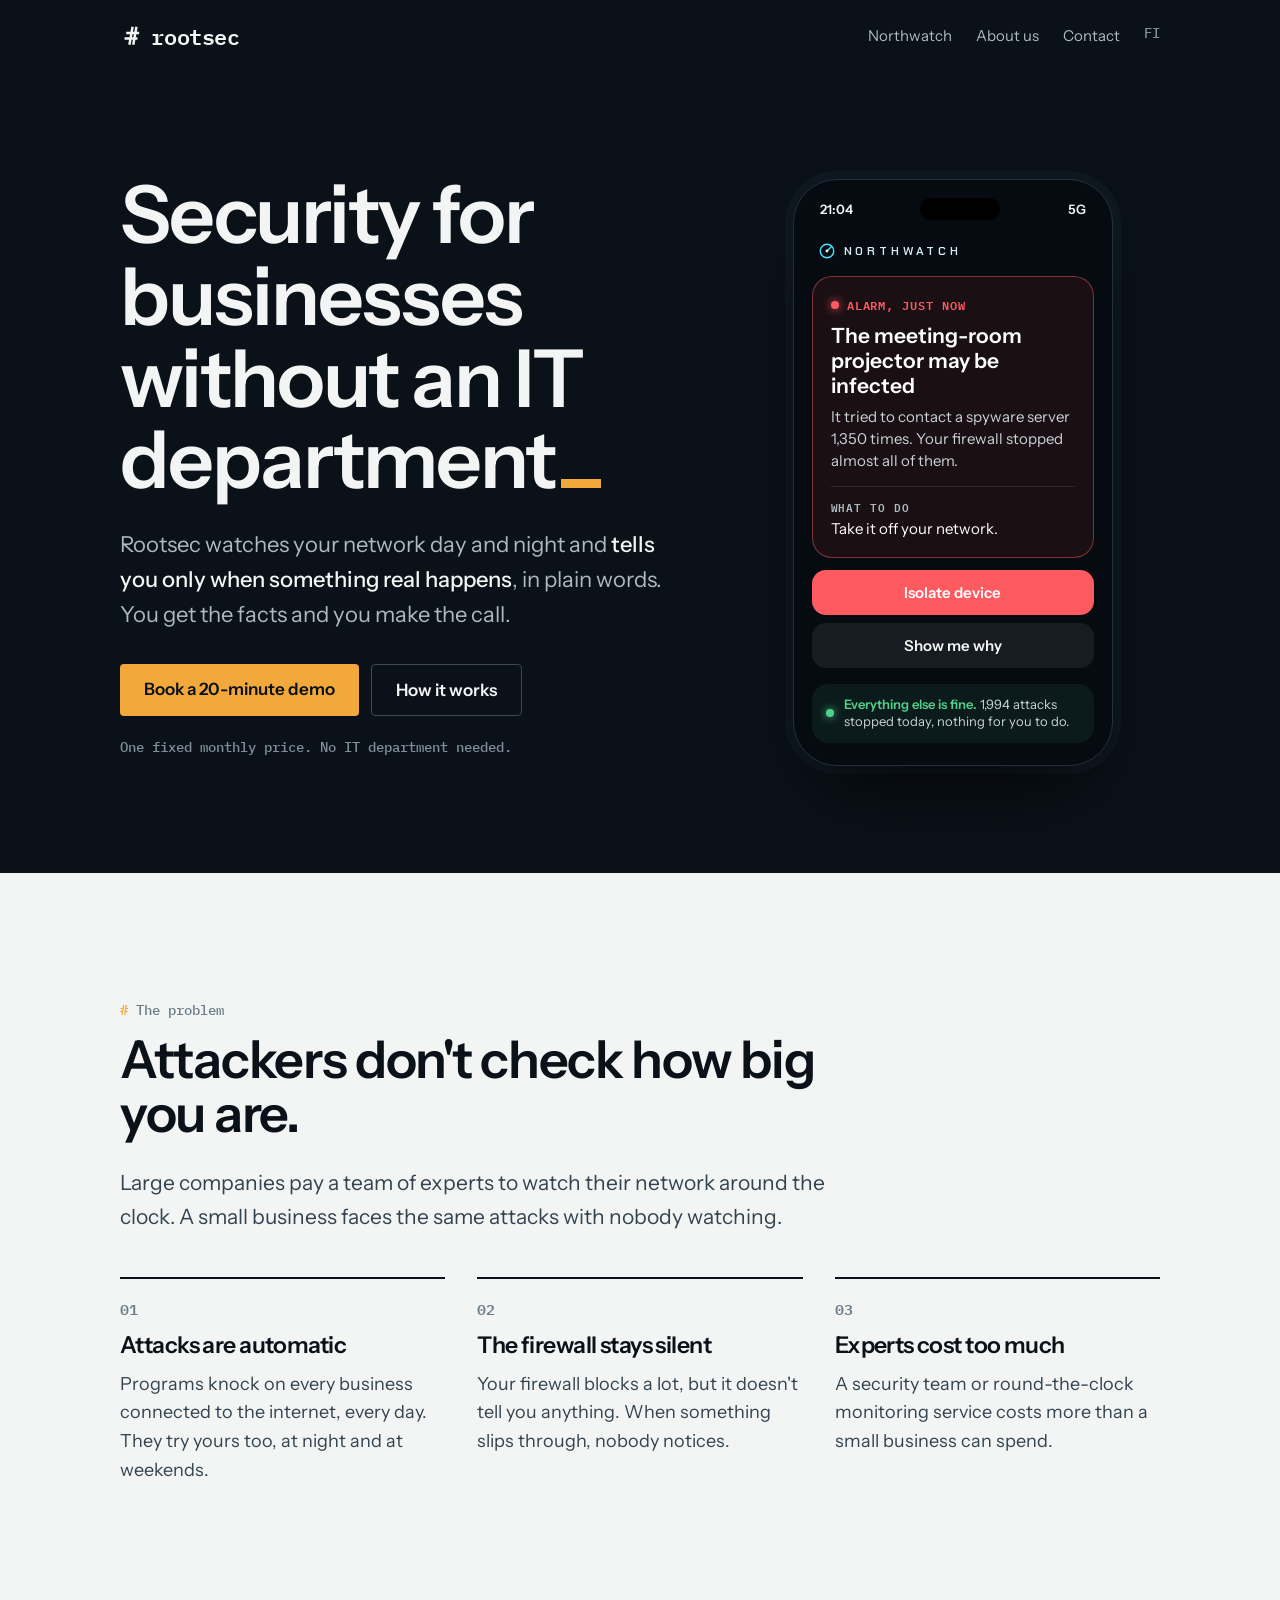
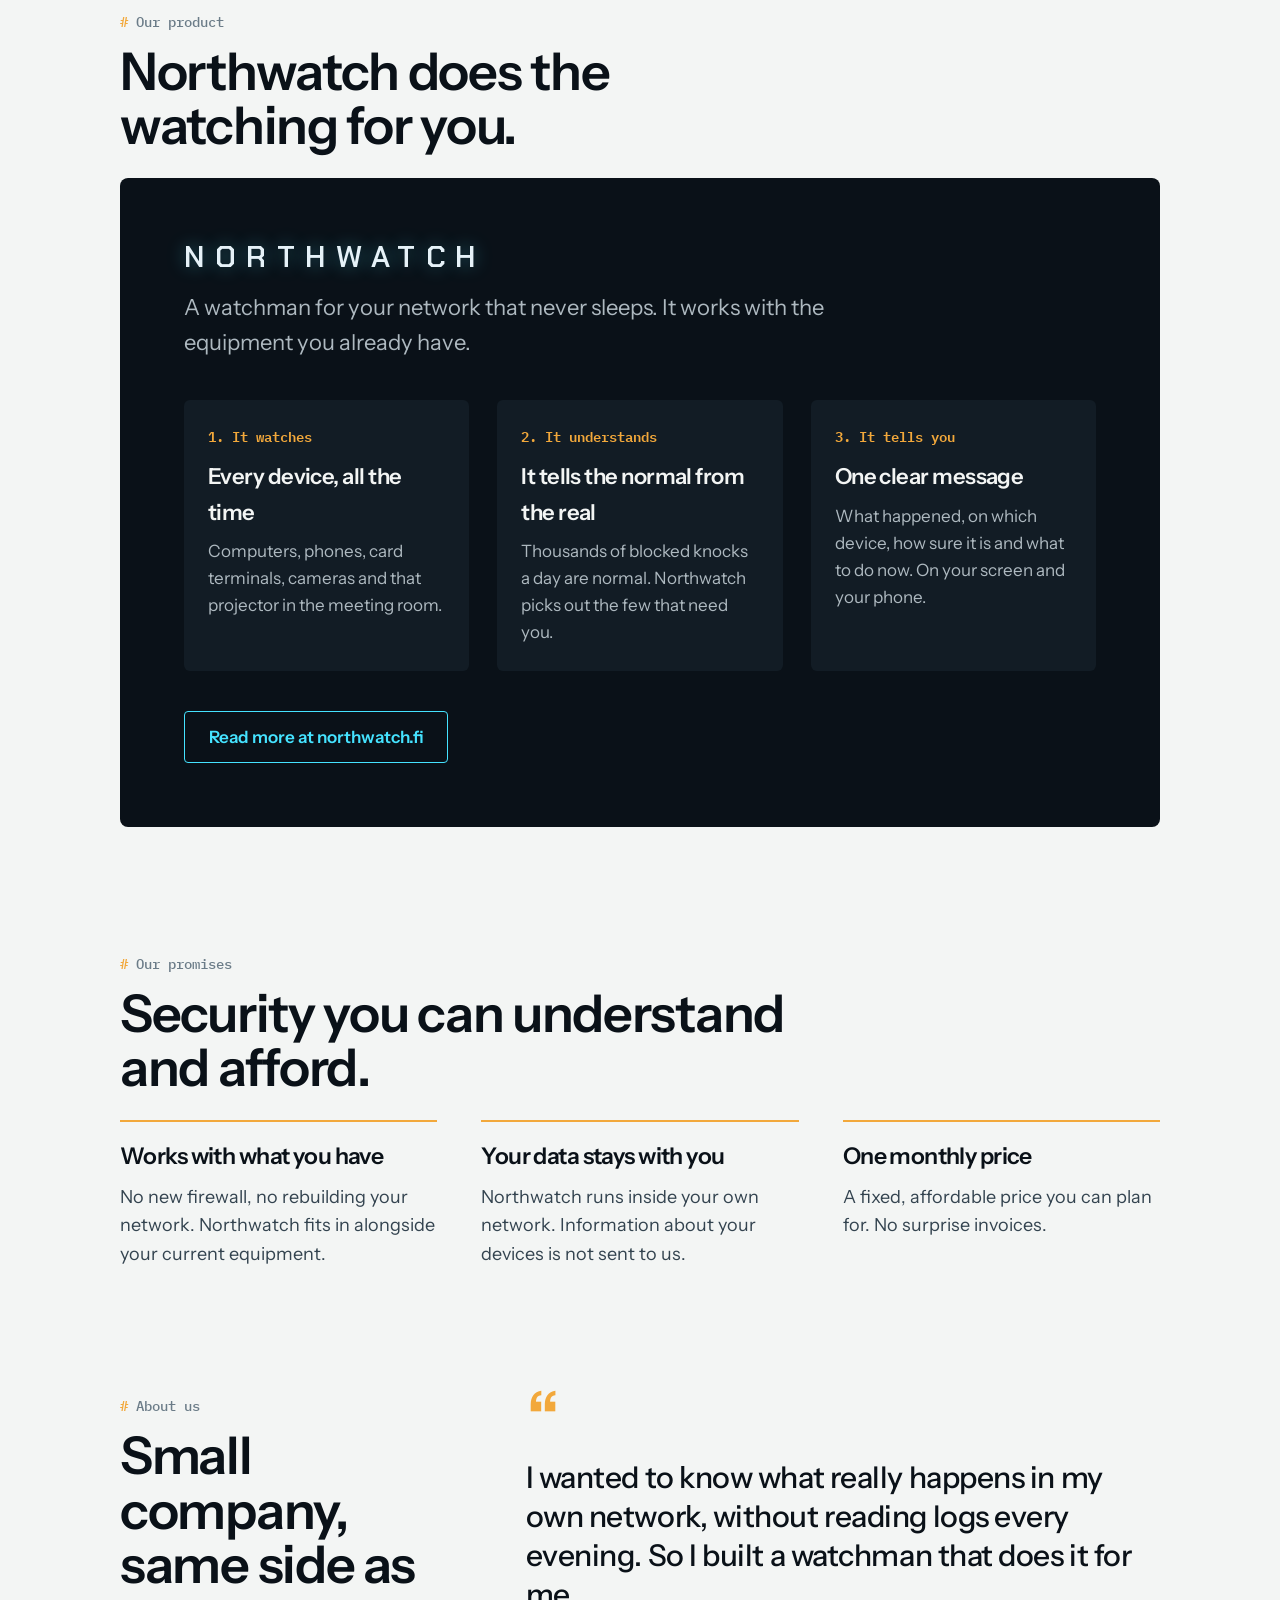
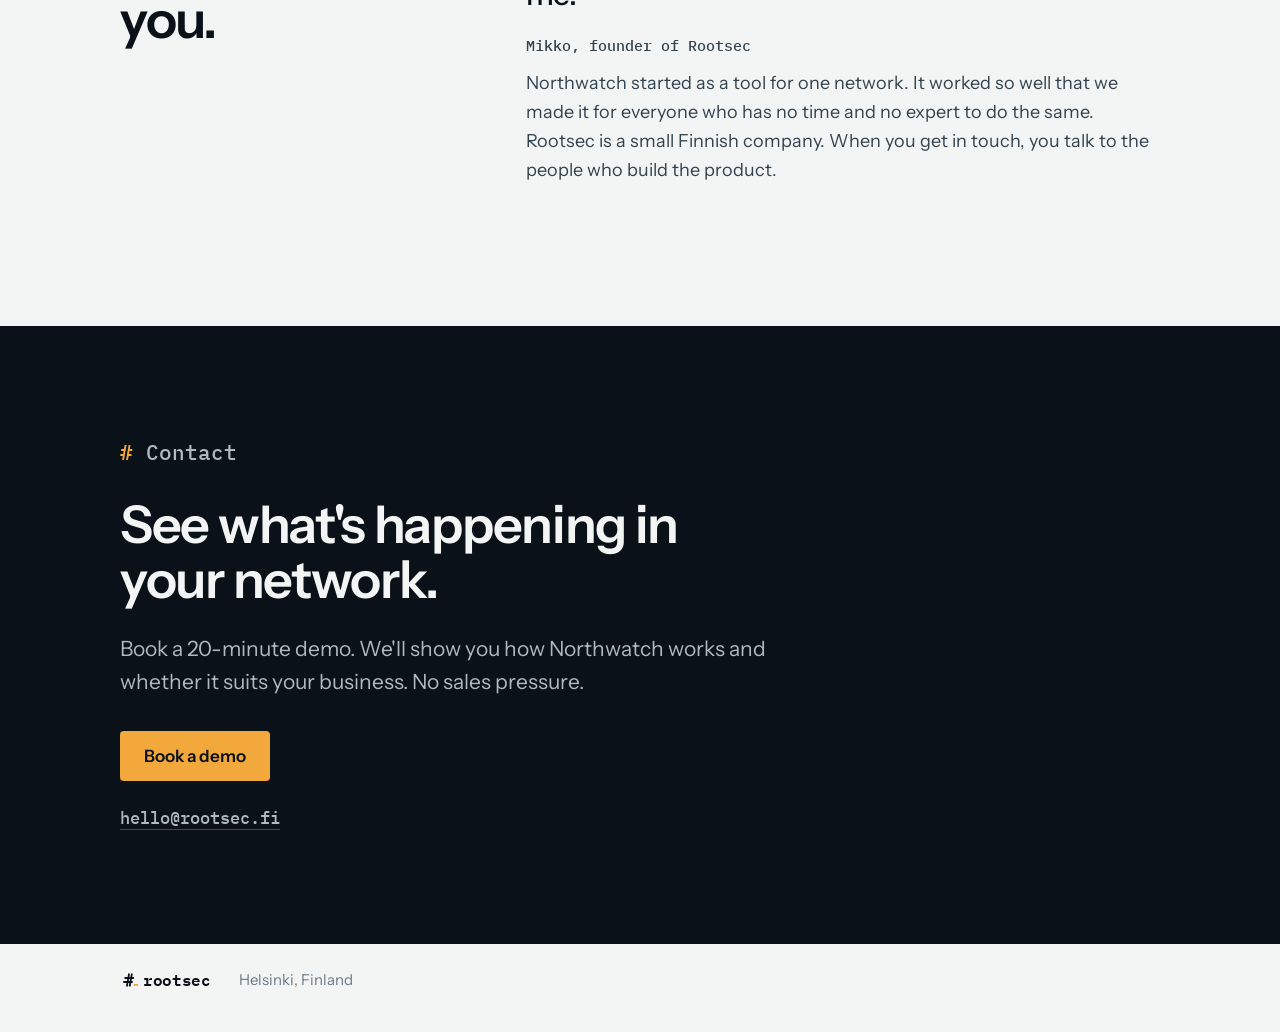
==== commit 50f4a8be: "SEO: descriptive titles, canonical + x-default, og:url/locale/site_name, JSON-LD, robots.txt and sit" ====
--- a/en/index.html
+++ b/en/index.html
@@ -5,7 +5,7 @@
 <meta name="viewport" content="width=device-width, initial-scale=1">
 <meta http-equiv="Content-Security-Policy" content="default-src 'none'; style-src 'self' 'unsafe-inline'; font-src 'self'; img-src 'self' data:; base-uri 'none'; form-action 'none'; upgrade-insecure-requests">
 <meta name="referrer" content="strict-origin-when-cross-origin">
-<title>Rootsec</title>
+<title>Rootsec | Network security for small businesses</title>
 <meta name="description" content="Rootsec makes network security for small businesses that have no IT department. Northwatch watches your network day and night and tells you only what matters, in plain words.">
 <meta property="og:title" content="Rootsec: security for businesses without an IT department">
 <meta property="og:description" content="Northwatch watches your network day and night and tells you only what matters, in plain words.">
@@ -14,6 +14,13 @@
 <meta name="twitter:card" content="summary_large_image">
 <link rel="alternate" hreflang="fi" href="https://rootsec.fi/">
 <link rel="alternate" hreflang="en" href="https://rootsec.fi/en/">
+<link rel="alternate" hreflang="x-default" href="https://rootsec.fi/">
+<link rel="canonical" href="https://rootsec.fi/en/">
+<meta property="og:url" content="https://rootsec.fi/en/">
+<meta property="og:site_name" content="Rootsec">
+<meta property="og:locale" content="en_GB">
+<meta property="og:locale:alternate" content="fi_FI">
+<script type="application/ld+json">{"@context": "https://schema.org", "@graph": [{"@type": "Organization", "@id": "https://rootsec.fi/#org", "name": "Rootsec", "url": "https://rootsec.fi/", "email": "hello@rootsec.fi", "address": {"@type": "PostalAddress", "addressLocality": "Helsinki", "addressCountry": "FI"}, "brand": {"@type": "Brand", "name": "Northwatch", "url": "https://northwatch.fi/"}}, {"@type": "WebSite", "name": "Rootsec", "url": "https://rootsec.fi/", "publisher": {"@id": "https://rootsec.fi/#org"}}]}</script>
 <link rel="icon" href="data:image/svg+xml,%3Csvg xmlns='http://www.w3.org/2000/svg' viewBox='0 0 100 100'%3E%3Crect width='100' height='100' rx='22' fill='%230a1118'/%3E%3Cpath d='M26 40H64M20 60H58M44 20 34 80M58 20 48 80' stroke='%23eef2f3' stroke-width='11' fill='none'/%3E%3Crect x='66' y='70' width='18' height='10' fill='%23f2a83b'/%3E%3C/svg%3E">
 <link rel="stylesheet" href="../fonts/fonts.css">
 <style>
